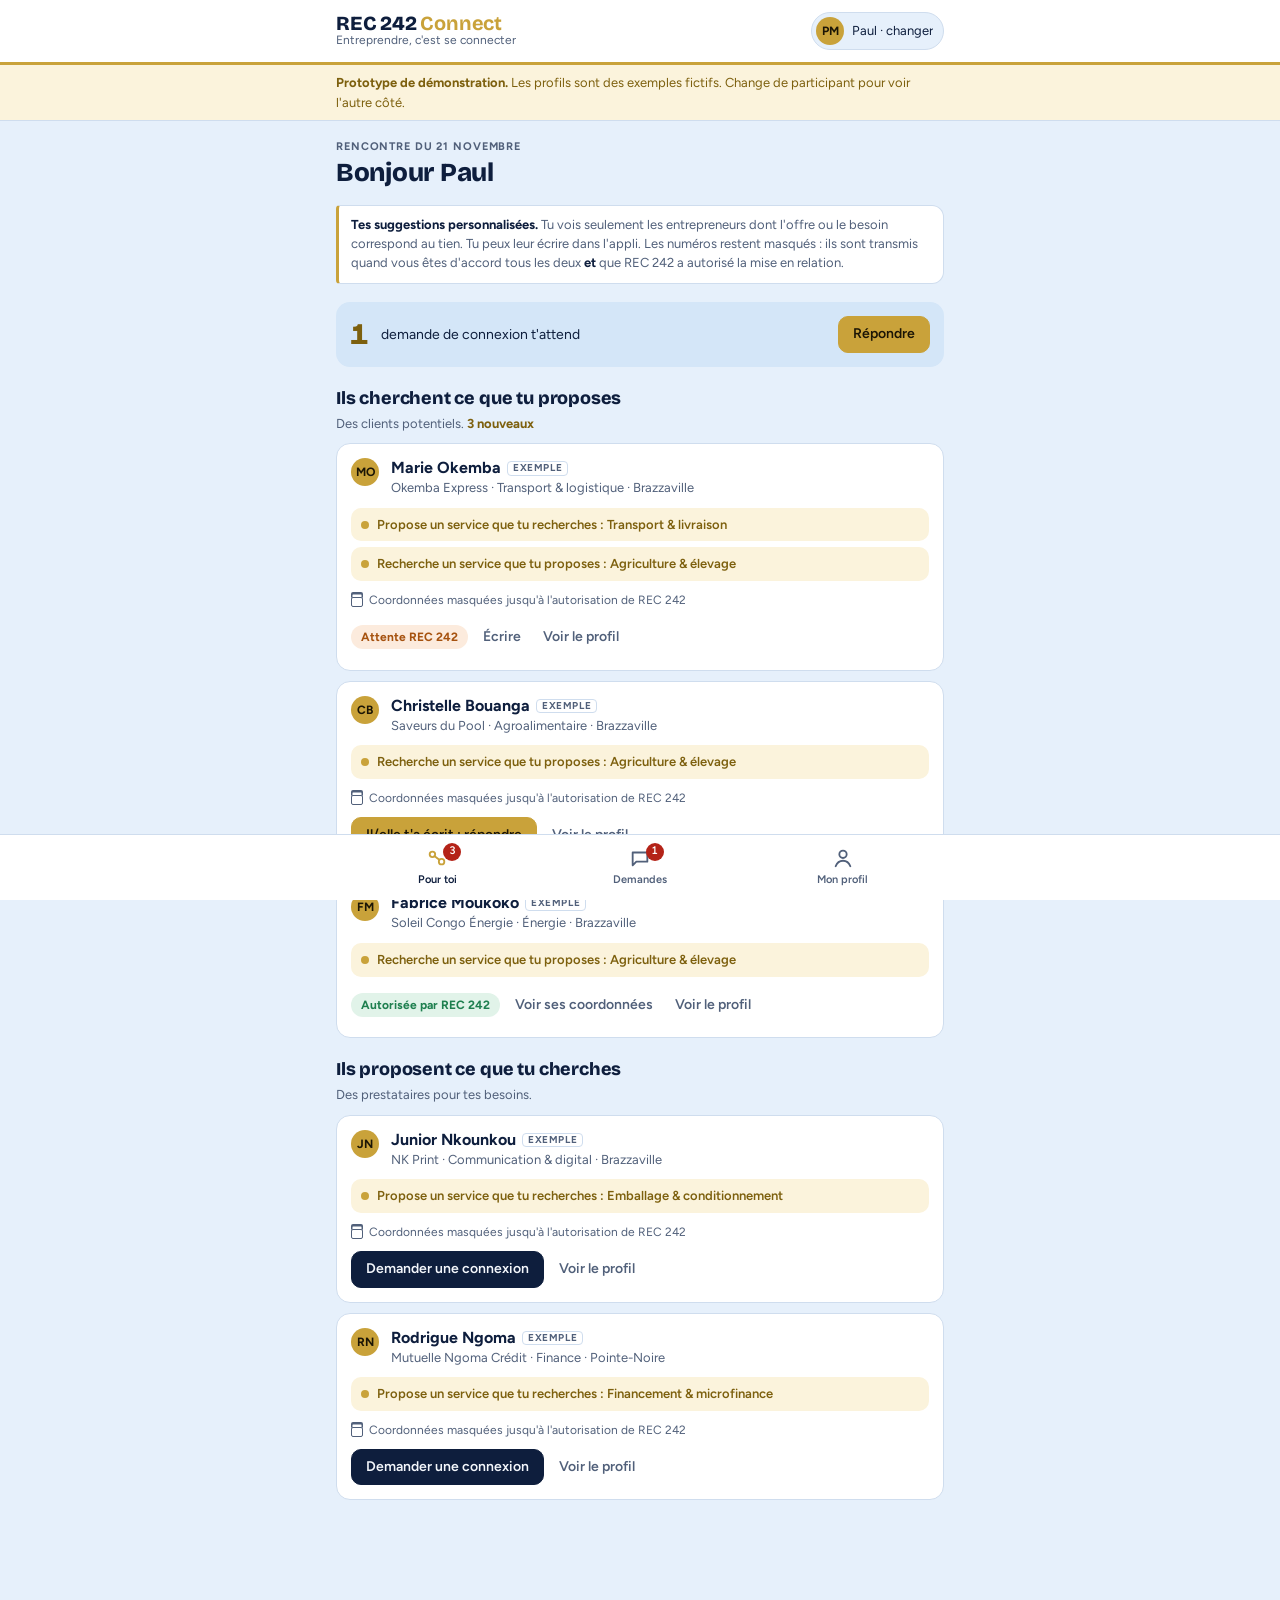
==== connect-demo/index.html @ b97cf19f "Ajout du prototype REC 242 Connect (page cachée /connect-demo, non indexée, hors menu) Co-Authored-B" ====
<!doctype html><html lang="fr"><head><meta charset="utf-8"><meta name="robots" content="noindex, nofollow, noarchive"><meta name="viewport" content="width=device-width,initial-scale=1,viewport-fit=cover"><style>:root{color-scheme:light;padding-top:env(safe-area-inset-top,0px);padding-bottom:env(safe-area-inset-bottom,0px)}body{margin:0;font:14px system-ui,sans-serif}img{max-width:100%}[hidden]{display:none!important}</style></head><body><title>REC 242 Connect</title>
<meta name="claude:viewport-fit-sides" content="cover">
<link rel="preconnect" href="https://fonts.googleapis.com">
<link rel="preconnect" href="https://fonts.gstatic.com" crossorigin>
<link rel="stylesheet" href="https://fonts.googleapis.com/css2?family=Bricolage+Grotesque:opsz,wght@12..96,600;12..96,800&family=Figtree:wght@400;500;600;700&display=swap">
<style>
/* Layout: one-column mobile app, light by choice (REC 242 charter): light-blue ground, white header, night-blue text, gold marks the matches */
:root{
  --bg:#E6F0FB; --surface:#FFFFFF; --sky:#D4E6F8; --ink:#0E1E3D; --muted:#51607A; --line:#CFDDEE;
  --gold:#C9A23A; --gold-ink:#7D600E; --gold-soft:#FBF3DC;
  --night:#0E1E3D; --on-night:#F3F6FB; --night-muted:#A9B8D3;
  --ok:#1E7F4F; --ok-soft:#E1F3E9; --warn:#A6520F; --warn-soft:#FCEBDD; --bad:#B42318; --bad-soft:#FDE6E4;
  --display:"Bricolage Grotesque", "Trebuchet MS", system-ui, sans-serif;
  --body:"Figtree", system-ui, -apple-system, "Segoe UI", sans-serif;
  color-scheme:light;
}
*{box-sizing:border-box}
body{background:var(--bg);color:var(--ink);font-family:var(--body);font-size:15px;line-height:1.5}
body::before{content:"";position:fixed;inset:0 0 auto;height:env(safe-area-inset-top,0px);z-index:30;background:var(--surface)}
button,input,select,textarea{font:inherit;color:inherit}
button{cursor:pointer}
:focus-visible{outline:2px solid var(--gold);outline-offset:2px}
.wrap{max-width:640px;margin:0 auto;padding-left:max(16px,env(safe-area-inset-left,0px));padding-right:max(16px,env(safe-area-inset-right,0px))}
header.top{position:sticky;top:env(safe-area-inset-top,0px);z-index:20;background:var(--surface);color:var(--ink);border-bottom:3px solid var(--gold)}
header.top .wrap{padding-block:12px;display:flex;align-items:center;gap:12px}
.logo{font-family:var(--display);font-weight:800;font-size:20px;letter-spacing:-.01em;line-height:1}
.logo b{color:var(--gold)}
.event{font-size:12px;color:var(--muted);line-height:1.3}
.me{margin-left:auto;display:flex;align-items:center;gap:8px;background:var(--bg);border:1px solid var(--line);color:var(--ink);border-radius:999px;padding:4px 10px 4px 4px;font-size:13px;max-width:48%}
.me span{white-space:nowrap;overflow:hidden;text-overflow:ellipsis}
.av{flex:none;width:28px;height:28px;border-radius:50%;display:grid;place-items:center;font-weight:700;font-size:12px;background:var(--gold);color:#1B1505}
.av.lg{width:52px;height:52px;font-size:18px}
.demo{background:var(--gold-soft);color:var(--gold-ink);font-size:13px;border-bottom:1px solid var(--line)}
.demo .wrap{padding-block:8px;display:flex;gap:8px;align-items:center;flex-wrap:wrap}
.demo button{background:none;border:0;padding:0;text-decoration:underline;color:inherit;font-weight:600}
main{padding-bottom:calc(84px + env(safe-area-inset-bottom,0px))}
main .wrap{padding-block:18px;display:flex;flex-direction:column;gap:18px}
h1,h2,h3{font-family:var(--display);margin:0;text-wrap:balance;letter-spacing:-.01em}
h1{font-size:26px;font-weight:800;line-height:1.15}
h2{font-size:18px;font-weight:800}
h3{font-size:16px;font-weight:600}
p{margin:0}
.muted{color:var(--muted)}
.small{font-size:13px}
.eyebrow{font-size:11px;font-weight:700;letter-spacing:.08em;text-transform:uppercase;color:var(--muted)}
.section{display:flex;flex-direction:column;gap:10px}
.section-head{display:flex;flex-direction:column;gap:2px}
.card{background:var(--surface);border:1px solid var(--line);border-radius:14px;padding:14px;display:flex;flex-direction:column;gap:10px;min-width:0}
.person{display:flex;gap:12px;align-items:flex-start}
.person .info{min-width:0;flex:1}
.person .name{font-weight:700;font-size:16px;line-height:1.25}
.person .co{color:var(--muted);font-size:13px}
.tag-ex{display:inline-block;font-size:10px;font-weight:700;letter-spacing:.06em;text-transform:uppercase;color:var(--muted);border:1px solid var(--line);border-radius:4px;padding:0 5px;margin-left:6px;vertical-align:2px}
.why{display:flex;flex-direction:column;gap:6px}
.reason{display:flex;gap:8px;align-items:flex-start;background:var(--gold-soft);color:var(--gold-ink);border-radius:10px;padding:8px 10px;font-size:13px;font-weight:600;line-height:1.35}
.reason::before{content:"";flex:none;width:8px;height:8px;margin-top:5px;border-radius:50%;background:var(--gold)}
.chips{display:flex;flex-wrap:wrap;gap:6px}
.chip{font-size:12px;border:1px solid var(--line);border-radius:999px;padding:2px 9px;color:var(--muted);background:var(--bg)}
.chip.hit{border-color:var(--gold);color:var(--gold-ink);background:var(--gold-soft);font-weight:600}
.row{display:flex;gap:8px;flex-wrap:wrap;align-items:center}
.btn{border:1px solid var(--line);background:var(--surface);border-radius:10px;padding:9px 14px;font-weight:600;font-size:14px;line-height:1.2}
.btn.primary{background:var(--night);color:var(--on-night);border-color:var(--night)}
.btn.gold{background:var(--gold);color:#1B1505;border-color:var(--gold)}
.btn.ghost{background:none;border-color:transparent;color:var(--muted);padding-inline:6px}
.btn.danger{color:var(--bad);border-color:var(--bad)}
.btn[disabled]{opacity:.55;cursor:default}
.btn.full{width:100%}
.status{font-size:12px;font-weight:700;border-radius:999px;padding:3px 10px}
.st-pending{background:var(--warn-soft);color:var(--warn)}
.st-accepted{background:var(--ok-soft);color:var(--ok)}
.st-refused,.st-cancelled{background:var(--bg);color:var(--muted);border:1px solid var(--line)}
.st-bad{background:var(--bad-soft);color:var(--bad)}
.alert{background:var(--sky);color:var(--ink);border-radius:14px;padding:14px;display:flex;gap:12px;align-items:center}
.alert .num{font-family:var(--display);font-weight:800;font-size:30px;color:var(--gold-ink);line-height:1;font-variant-numeric:tabular-nums}
.alert p{font-size:14px}
.alert .btn{margin-left:auto;flex:none}
.empty{border:1px dashed var(--line);border-radius:14px;padding:18px;text-align:center;color:var(--muted);font-size:14px}
label.f{display:flex;flex-direction:column;gap:5px;font-weight:600;font-size:14px}
label.f .hint{font-weight:400;color:var(--muted);font-size:12px}
input[type=text],input[type=tel],input[type=email],input[type=search],select,textarea{width:100%;background:var(--surface);border:1px solid var(--line);border-radius:10px;padding:10px 12px;font-size:15px}
textarea{resize:vertical;min-height:72px}
.picker{display:flex;flex-wrap:wrap;gap:6px}
.picker button{font-size:13px;border:1px solid var(--line);background:var(--surface);border-radius:999px;padding:5px 11px}
.picker button[aria-pressed="true"]{background:var(--night);color:var(--on-night);border-color:var(--night)}
.check{display:flex;gap:10px;align-items:flex-start;font-size:14px}
.check input{margin-top:3px;width:18px;height:18px;accent-color:var(--gold)}
.seg{display:flex;background:var(--surface);border:1px solid var(--line);border-radius:12px;padding:3px;gap:3px}
.seg button{flex:1;border:0;background:none;border-radius:9px;padding:8px 4px;font-weight:600;font-size:13px;color:var(--muted)}
.seg button[aria-pressed="true"]{background:var(--bg);color:var(--ink)}
.filters{display:grid;grid-template-columns:1fr 1fr;gap:8px}
.filters input{grid-column:1/-1}
nav.tabs{position:fixed;left:0;right:0;bottom:0;z-index:20;background:var(--surface);border-top:1px solid var(--line);padding-bottom:env(safe-area-inset-bottom,0px)}
nav.tabs .wrap{display:grid;grid-template-columns:repeat(4,1fr);padding-block:6px}
nav.tabs button{background:none;border:0;display:flex;flex-direction:column;align-items:center;gap:3px;padding:6px 2px;font-size:11px;font-weight:600;color:var(--muted);position:relative}
nav.tabs button[aria-current="page"]{color:var(--ink)}
nav.tabs svg{width:22px;height:22px}
nav.tabs button[aria-current="page"] svg{color:var(--gold)}
.badge{position:absolute;top:2px;left:calc(50% + 6px);min-width:18px;height:18px;border-radius:9px;background:var(--bad);color:#fff;font-size:11px;display:grid;place-items:center;padding:0 5px;font-variant-numeric:tabular-nums}
.stats{display:grid;grid-template-columns:repeat(auto-fit,minmax(130px,1fr));gap:8px}
.stat{background:var(--surface);border:1px solid var(--line);border-radius:12px;padding:12px}
.stat .v{font-family:var(--display);font-weight:800;font-size:26px;font-variant-numeric:tabular-nums;line-height:1.1}
.stat .l{font-size:12px;color:var(--muted)}
.contact{display:flex;justify-content:space-between;gap:10px;align-items:center;background:var(--bg);border-radius:10px;padding:8px 10px;font-size:14px}
.contact b{font-variant-numeric:tabular-nums;word-break:break-all}
.sheet-bg{position:fixed;inset:0;z-index:40;background:rgba(6,14,31,.55);display:flex;align-items:flex-end;justify-content:center}
.sheet{background:var(--surface);width:100%;max-width:640px;max-height:88vh;overflow:auto;border-radius:18px 18px 0 0;padding:18px max(16px,env(safe-area-inset-right,0px)) calc(18px + env(safe-area-inset-bottom,0px)) max(16px,env(safe-area-inset-left,0px));display:flex;flex-direction:column;gap:14px}
.sheet .x{align-self:flex-end;margin-bottom:-8px}
.toast{position:fixed;left:50%;transform:translateX(-50%);bottom:calc(86px + env(safe-area-inset-bottom,0px));z-index:50;background:var(--night);color:var(--on-night);padding:10px 16px;border-radius:999px;font-size:14px;font-weight:600;max-width:calc(100% - 32px);text-align:center;box-shadow:0 6px 20px rgba(6,14,31,.25)}
.login{min-height:calc(100vh - 120px);display:flex;flex-direction:column;gap:18px;justify-content:center}
.hero{background:linear-gradient(160deg,var(--surface) 0%,var(--sky) 100%);color:var(--ink);border:1px solid var(--line);border-top:4px solid var(--gold);border-radius:18px;padding:22px;display:flex;flex-direction:column;gap:10px}
.hero h1{color:var(--ink)}
.hero .gold{color:var(--gold)}
.codes{display:grid;grid-template-columns:1fr 1fr;gap:6px}
.codes button{text-align:left;background:var(--surface);border:1px solid var(--line);border-radius:10px;padding:8px 10px;font-size:13px;min-width:0}
.codes button b{display:block;font-variant-numeric:tabular-nums}
.codes button span{color:var(--muted);display:block;white-space:nowrap;overflow:hidden;text-overflow:ellipsis}
.err{color:var(--bad);font-size:13px;font-weight:600}
.tbl{overflow-x:auto;border:1px solid var(--line);border-radius:12px;background:var(--surface)}
.tbl table{border-collapse:collapse;width:100%;min-width:520px;font-size:13px}
.tbl th,.tbl td{padding:8px 10px;border-bottom:1px solid var(--line);text-align:left;vertical-align:top}
.tbl th{font-size:11px;letter-spacing:.06em;text-transform:uppercase;color:var(--muted)}
.tbl tr:last-child td{border-bottom:0}
.divider{height:1px;background:var(--line)}
.rules{background:var(--surface);border:1px solid var(--line);border-left:3px solid var(--gold);border-radius:4px 12px 12px 4px;padding:10px 12px;font-size:13px;color:var(--muted);line-height:1.45}
.rules b{color:var(--ink)}
.lock{font-size:12px;color:var(--muted);display:flex;align-items:center;gap:6px}
.lock::before{content:"";width:10px;height:8px;border:1.5px solid currentColor;border-radius:2px;box-shadow:0 -4px 0 -1.5px var(--surface),0 -5px 0 0 currentColor;margin-top:4px;flex:none}
.four{margin:4px 0 0;padding:0;list-style:none;display:flex;flex-direction:column;gap:6px;font-size:13px}
.four li{display:flex;gap:8px;align-items:flex-start;color:var(--ink)}
.four li::before{content:"";flex:none;width:7px;height:7px;border-radius:50%;background:var(--gold);margin-top:6px}
.bar{display:grid;grid-template-columns:minmax(0,1.3fr) minmax(0,1fr) 28px;gap:10px;align-items:center;font-size:13px}
.bar .track{height:10px;background:var(--bg);border-radius:5px;overflow:hidden}
.bar .fill{height:100%;background:var(--gold);border-radius:5px}
.bar b{text-align:right;font-variant-numeric:tabular-nums}
td.num{font-variant-numeric:tabular-nums;text-align:right}
.warnbox{background:var(--warn-soft);color:var(--warn);border-radius:10px;padding:9px 11px;font-size:12.5px;line-height:1.45}
.warnbox b{color:inherit}
.warnbox.strong{background:var(--bad-soft);color:var(--bad);font-size:14px}
.warnhead{display:flex;gap:12px;align-items:center}
.warnhead .big{flex:none;width:44px;height:44px;border-radius:50%;background:var(--bad);color:#fff;display:grid;place-items:center;font-family:var(--display);font-weight:800;font-size:24px}
.st-attente{background:var(--warn-soft);color:var(--warn)}
.st-autorisee{background:var(--ok-soft);color:var(--ok)}
.st-rejetee{background:var(--bad-soft);color:var(--bad)}
.thread{display:flex;flex-direction:column;gap:8px;background:var(--bg);border-radius:12px;padding:10px}
.msg{max-width:85%;align-self:flex-start;background:var(--surface);border:1px solid var(--line);border-radius:12px 12px 12px 4px;padding:7px 10px}
.msg.mine{align-self:flex-end;background:var(--gold-soft);border-color:transparent;border-radius:12px 12px 4px 12px}
.msg p{font-size:14px;overflow-wrap:anywhere}
.msg span{font-size:11px;color:var(--muted)}
.masked{display:inline-block;font-size:12px;font-weight:600;color:var(--muted);background:var(--bg);border:1px dashed var(--muted);border-radius:6px;padding:0 6px}
.chat{display:flex;gap:8px}
.chat input{flex:1;min-width:0}
.steps{display:grid;grid-template-columns:repeat(4,1fr);gap:4px;font-size:11px;text-align:center;color:var(--muted)}
.steps span{border-top:3px solid var(--line);padding-top:5px;line-height:1.25}
.steps .done{border-color:var(--ok);color:var(--ink)}
.steps .now{border-color:var(--gold);color:var(--gold-ink);font-weight:700}
.authbox{display:flex;flex-direction:column;gap:8px;background:var(--ok-soft);border-radius:12px;padding:10px}
.authbox .contact{background:var(--surface)}
.phase{flex-direction:row;flex-wrap:wrap;align-items:center;justify-content:space-between}
.phase>div{flex:1 1 240px;min-width:0;display:flex;flex-direction:column;gap:4px}
.pair{display:grid;grid-template-columns:1fr auto 1fr;gap:8px;align-items:center}
.pair div{display:flex;flex-direction:column;min-width:0}
.pair span{font-size:12px;color:var(--muted)}
.pair .arrow{font-size:18px;color:var(--gold-ink)}
.checks{list-style:none;margin:0;padding:0;display:flex;flex-direction:column;gap:3px;font-size:13px}
.checks .ok{color:var(--ok)}
.checks .ko{color:var(--bad);font-weight:600}
.tbl td:nth-child(2){white-space:nowrap}
@media (prefers-reduced-motion:no-preference){.sheet{animation:up .22s ease-out}@keyframes up{from{transform:translateY(24px);opacity:.6}}}
</style>

<div id="app"></div>

<script>
(function(){
const CATS=["Agriculture & élevage","Transformation agroalimentaire","Transport & livraison","Emballage & conditionnement","Commerce & distribution","Import-export","Imprimerie & supports","Marketing & réseaux sociaux","Informatique & sites web","Comptabilité & fiscalité","Juridique & création d'entreprise","Financement & microfinance","BTP & immobilier","Événementiel & location","Restauration & traiteur","Mode & beauté","Formation & coaching","Énergie solaire","Fournitures & équipements","Santé & bien-être"];
const SECTEURS=["Agriculture","Agroalimentaire","Commerce","Services aux entreprises","Transport & logistique","Communication & digital","Finance","BTP & immobilier","Événementiel","Restauration","Mode & beauté","Éducation & formation","Énergie","Santé","Autre"];
const VILLES=["Brazzaville","Pointe-Noire","Dolisie","Oyo","Autre"];
const KEY="rec242connect-demo-v3";
/* Filtre : masque numéros, e-mails, liens et pseudos dans tout texte libre */
function mask(s){let m=false;const rep=()=>{m=true;return "[coordonnée masquée]";};let o=String(s||"");
  o=o.replace(/[A-Z0-9._%+-]+\s*(?:@|\(at\)|\barobase\b)\s*[A-Z0-9-]+(?:\s*(?:\.|\bpoint\b)\s*[A-Z0-9-]+)+/gi,rep);
  o=o.replace(/(?:https?:\/\/|www\.|wa\.me\/|chat\.whatsapp\.com)\S*/gi,rep);
  o=o.replace(/@[A-Za-z0-9_.]{3,}/g,rep);
  o=o.replace(/\+?\d[\d\s.\-\/()]{5,}\d/g,x=>x.replace(/\D/g,"").length>=7?rep():x);
  return {text:o,masked:m};}
/* Détection anti-contournement : chiffres, lettres (français, anglais, lingala), découpage en plusieurs messages, e-mails, liens, réseaux */
const NUMW=new Set("zero un une deux trois quatre cinq six sept huit neuf dix onze douze treize quatorze quinze seize vingt vingts trente quarante cinquante soixante septante huitante octante nonante cent cents one two three four five seven eight nine ten moko mibale misato minei mitano motoba sambo nsambo mwambe libwa zomi".split(" "));
function nrm(s){return String(s||"").normalize("NFKC").replace(/[️⃣]/g,"").normalize("NFD").replace(/[̀-ͯ]/g,"").toLowerCase();}
function digitHit(s){
  const x=nrm(s).replace(/\b\d{1,2}[\/.-]\d{1,2}[\/.-]\d{2,4}\b/g," date ").replace(/\b\d{1,2}\s*h\s*\d{0,2}\b/g," heure ").replace(/(\d)\s*o(?![a-z])/g,"$10").replace(/(^|[^a-z])o\s*(\d)/g,"$10$2").replace(/(\d)\s*[l|](?![a-z])/g,"$11");
  const re=/\+?\d[\d\s.\-\/()_*]*\d/g;let m;
  while((m=re.exec(x))){const d=m[0].replace(/\D/g,"");const after=x.slice(m.index+m[0].length,m.index+m[0].length+10);
    if(d.length>=8&&!/^\s*(f\b|fcfa|francs?|xaf|kg|tonnes?|t\b|m3|m2|litres?|l\b|ha\b|hectares?|%|poulets|pieces|unites)/.test(after))return true;}
  return false;}
function wordHit(s){const toks=nrm(s).split(/[^a-z0-9]+/).filter(Boolean);let run=0,best=0;
  for(const t of toks){if(NUMW.has(t)||/^\d{1,4}$/.test(t)){run+=/^\d{3,4}$/.test(t)?2:1;best=Math.max(best,run);}else if(t!=="et")run=0;}
  return best>=6;}
function detect(t,prev){const n=nrm(t),types=[];
  if(/[a-z0-9._%+-]+\s*(@|\(at\)|\barobase\b)/.test(n)||/\b(gmail|yahoo|hotmail|outlook|icloud)\b/.test(n))types.push("e-mail");
  if(/(https?:\/\/|www\.|wa\.me|chat\.whatsapp|t\.me\/)/.test(n))types.push("lien");
  if(/(^|\s)@[a-z0-9_.]{3,}/.test(n)||/\b(ajoute|cherche|trouve|ecris|contacte|suis)[- ]?(moi|nous)\b[^.]{0,20}\b(facebook|fb|insta|instagram|tiktok|telegram|whatsapp|snap|messenger)\b/.test(n)||/\b(mon|ma|notre)\s+(compte|page|profil|num|numero|contact)\s+(facebook|fb|insta|instagram|tiktok|telegram|whatsapp|snap)\b/.test(n))types.push("réseau social");
  if(digitHit(t))types.push("numéro en chiffres");
  else if(wordHit(t))types.push("numéro écrit en lettres");
  else if(prev&&prev.length){const all=prev.concat([t]).join(" ");if(digitHit(all)||wordHit(all))types.push("numéro découpé en plusieurs messages");}
  return types;}
const RULE_TXT="Ne partage pas tes coordonnées avant l'autorisation de REC 242 : ni en chiffres, ni en lettres, ni en plusieurs messages. Toute tentative bloque le message. À la 2e tentative, ton compte est suspendu et peut être banni définitivement.";
const STL={pending:"En attente de réponse",attente:"Attente REC 242",autorisee:"Autorisée",refused:"Refusée",cancelled:"Annulée",rejetee:"Non autorisée"};
const DELAI="dans les 5 jours après la rencontre (au plus tard le 26 novembre)";
const RESULTATS=["Pas encore de contact","Premier échange","Rendez-vous pris","Devis ou proposition envoyé","Affaire conclue","Pas de suite"];

function seed(){
  const P=[
    {id:"p1",code:"REC-1001",nom:"Paul Mabiala",entreprise:"Ferme Mabiala – Odziba",secteur:"Agriculture",offres:["Agriculture & élevage"],besoins:["Transport & livraison","Emballage & conditionnement","Financement & microfinance"],offreTxt:"Poulets de chair, tilapias, piments. Livraison possible en gros.",besoinTxt:"Un transporteur régulier Odziba–Brazzaville, 2 fois par semaine.",ville:"Brazzaville",tel:"06 000 00 01",email:"paul.exemple@mail.cg",partage:{tel:true,email:true},visible:true},
    {id:"p2",code:"REC-1002",nom:"Marie Okemba",entreprise:"Okemba Express",secteur:"Transport & logistique",offres:["Transport & livraison"],besoins:["Marketing & réseaux sociaux","Agriculture & élevage"],offreTxt:"Camionnettes réfrigérées, trajets Brazzaville et départements.",besoinTxt:"Des clients agriculteurs et une page Facebook qui attire.",ville:"Brazzaville",tel:"06 000 00 02",email:"marie.exemple@mail.cg",partage:{tel:true,email:false},visible:true},
    {id:"p3",code:"REC-1003",nom:"Junior Nkounkou",entreprise:"NK Print",secteur:"Communication & digital",offres:["Imprimerie & supports","Emballage & conditionnement"],besoins:["Comptabilité & fiscalité","Financement & microfinance"],offreTxt:"Étiquettes, sachets imprimés, flyers, kakémonos.",besoinTxt:"Un comptable pour tenir mes comptes chaque mois.",ville:"Brazzaville",tel:"06 000 00 03",email:"junior.exemple@mail.cg",partage:{tel:true,email:true},visible:true},
    {id:"p4",code:"REC-1004",nom:"Sandrine Loubaki",entreprise:"Cabinet SL Conseil",secteur:"Services aux entreprises",offres:["Comptabilité & fiscalité","Juridique & création d'entreprise"],besoins:["Informatique & sites web","Imprimerie & supports"],offreTxt:"Tenue comptable, déclarations fiscales, création d'entreprise.",besoinTxt:"Un site web pour mon cabinet et des cartes de visite.",ville:"Brazzaville",tel:"06 000 00 04",email:"sandrine.exemple@mail.cg",partage:{tel:false,email:true},visible:true},
    {id:"p5",code:"REC-1005",nom:"Arnaud Ibara",entreprise:"Ibara Digital",secteur:"Communication & digital",offres:["Informatique & sites web","Marketing & réseaux sociaux"],besoins:["Financement & microfinance","Formation & coaching"],offreTxt:"Sites web, pages Facebook et TikTok, publicités en ligne.",besoinTxt:"Un financement pour acheter du matériel vidéo.",ville:"Brazzaville",tel:"06 000 00 05",email:"arnaud.exemple@mail.cg",partage:{tel:true,email:true},visible:true},
    {id:"p6",code:"REC-1006",nom:"Christelle Bouanga",entreprise:"Saveurs du Pool",secteur:"Agroalimentaire",offres:["Transformation agroalimentaire","Restauration & traiteur"],besoins:["Agriculture & élevage","Emballage & conditionnement","Imprimerie & supports"],offreTxt:"Jus naturels, confitures, plats pour événements.",besoinTxt:"Des fruits et du piment en gros, et des étiquettes pour mes bouteilles.",ville:"Brazzaville",tel:"06 000 00 06",email:"christelle.exemple@mail.cg",partage:{tel:true,email:false},visible:true},
    {id:"p7",code:"REC-1007",nom:"Rodrigue Ngoma",entreprise:"Mutuelle Ngoma Crédit",secteur:"Finance",offres:["Financement & microfinance"],besoins:["Marketing & réseaux sociaux"],offreTxt:"Microcrédits pour petites entreprises et agriculteurs.",besoinTxt:"Mieux faire connaître nos offres.",ville:"Pointe-Noire",tel:"06 000 00 07",email:"rodrigue.exemple@mail.cg",partage:{tel:false,email:true},visible:true},
    {id:"p8",code:"REC-1008",nom:"Gloria Massamba",entreprise:"Gloria Events",secteur:"Événementiel",offres:["Événementiel & location","Restauration & traiteur"],besoins:["Imprimerie & supports","Transport & livraison"],offreTxt:"Chapiteaux, chaises, décoration de salles.",besoinTxt:"Un transporteur pour le matériel le samedi.",ville:"Brazzaville",tel:"06 000 00 08",email:"gloria.exemple@mail.cg",partage:{tel:true,email:true},visible:true},
    {id:"p9",code:"REC-1009",nom:"Fabrice Moukoko",entreprise:"Soleil Congo Énergie",secteur:"Énergie",offres:["Énergie solaire","Fournitures & équipements"],besoins:["Agriculture & élevage","Juridique & création d'entreprise"],offreTxt:"Kits solaires pour fermes, pompes à eau solaires.",besoinTxt:"Des fermes partenaires pour tester nos pompes.",ville:"Brazzaville",tel:"06 000 00 09",email:"fabrice.exemple@mail.cg",partage:{tel:true,email:false},visible:true},
    {id:"p10",code:"REC-1010",nom:"Nadège Itoua",entreprise:"Atelier Itoua Couture",secteur:"Mode & beauté",offres:["Mode & beauté"],besoins:["Marketing & réseaux sociaux","Financement & microfinance"],offreTxt:"Tenues en pagne, uniformes d'entreprise.",besoinTxt:"",ville:"Brazzaville",tel:"06 000 00 10",email:"nadege.exemple@mail.cg",partage:{tel:true,email:false},visible:false}
  ].map(p=>Object.assign({exemple:true,suspendu:false,vus:[],charte:true,strikes:[]},p));
  const now=Date.now();
  P[6].strikes=[{d:now-30e6,types:["numéro écrit en lettres"],ctx:"message"}];
  P[9].strikes=[{d:now-40e6,types:["numéro en chiffres"],ctx:"message"},{d:now-39e6,types:["numéro découpé en plusieurs messages"],ctx:"message"}];P[9].suspendu=true;
  return {
    profiles:P,
    requests:[
      {id:"r1",from:"p8",to:"p2",msg:"Bonjour Marie, j'ai du matériel à livrer chaque samedi. On en parle ?",status:"pending",date:now-3600e3},
      {id:"r2",from:"p6",to:"p1",msg:"Je cherche du piment en gros pour mes sauces.",status:"pending",date:now-1800e3},
      {id:"r3",from:"p3",to:"p4",msg:"",status:"autorisee",date:now-90e6,acceptedAt:now-88e6,authAt:now-80e6,resultats:{p3:"Rendez-vous pris",p4:"Premier échange"},msgs:[{by:"p3",t:"Bonjour Madame, il me faut un suivi comptable mensuel.",d:now-87e6},{by:"p4",t:"Avec plaisir. Je vous propose un rendez-vous après validation de REC 242.",d:now-86e6}]},
      {id:"r4",from:"p9",to:"p1",msg:"Nos pompes solaires pourraient vous intéresser pour l'irrigation.",status:"autorisee",date:now-95e6,acceptedAt:now-94e6,authAt:now-82e6,resultats:{p9:"Devis ou proposition envoyé"},msgs:[{by:"p1",t:"Oui, j'ai 2 hectares à Odziba. Quel débit pour vos pompes ?",d:now-93e6},{by:"p9",t:"Entre 2 et 5 m³/h selon le modèle. Je vous envoie un devis.",d:now-92e6}]},
      {id:"r5",from:"p5",to:"p4",msg:"Je fais des sites web pour les cabinets. Je peux vous montrer des exemples.",status:"attente",date:now-20e6,acceptedAt:now-18e6,msgs:[{by:"p4",t:"Oui, quel serait le délai pour un site simple ?",d:now-17e6},{by:"p5",t:"Deux semaines environ. On échange les numéros dès que REC 242 valide.",d:now-16e6}]},
      {id:"r6",from:"p1",to:"p2",msg:"Bonjour Marie, je cherche un transport régulier Odziba–Brazzaville.",status:"attente",date:now-25e6,acceptedAt:now-24e6,msgs:[{by:"p2",t:"Bonjour Paul, nous passons par Odziba le mardi et le vendredi.",d:now-23e6}]}
    ],
    phase:"apres",
    blocks:[],
    reports:[{id:"s1",by:"p4",who:"p10",motif:"Profil incomplet ou faux",date:now-5000e3,traite:false}],
    codes:["REC-2001","REC-2002","REC-2003","REC-2004","REC-2005"],
    me:"p1",
    admin:false
  };
}

let S;
try{const raw=localStorage.getItem(KEY);S=raw?JSON.parse(raw):seed();}catch(e){S=seed();}
function save(){try{localStorage.setItem(KEY,JSON.stringify(S));}catch(e){}}

let view="pour-toi", reqTab="recues", sheet=null, toastT=null, loginErr="";
let draft=null, delConfirm=false;

const $=s=>document.querySelector(s);
const esc=s=>String(s??"").replace(/[&<>"']/g,c=>({"&":"&amp;","<":"&lt;",">":"&gt;",'"':"&quot;","'":"&#39;"}[c]));
const P=id=>S.profiles.find(p=>p.id===id);
const me=()=>P(S.me);
const initials=n=>(n||"?").split(/\s+/).filter(Boolean).slice(0,2).map(w=>w[0].toUpperCase()).join("");
const ago=t=>{const m=Math.round((Date.now()-t)/60000);if(m<1)return"à l'instant";if(m<60)return"il y a "+m+" min";const h=Math.round(m/60);if(h<24)return"il y a "+h+" h";return"il y a "+Math.round(h/24)+" j";};

function blocked(a,b){return S.blocks.some(x=>(x.by===a&&x.who===b)||(x.by===b&&x.who===a));}
function others(){const u=me();return S.profiles.filter(p=>p.id!==u.id&&p.visible&&!p.suspendu&&!blocked(u.id,p.id));}
function match(u,v){
  const donne=v.offres.filter(c=>u.besoins.includes(c));
  const cherche=v.besoins.filter(c=>u.offres.includes(c));
  return {donne,cherche,ville:!!(u.ville&&v.ville===u.ville),score:donne.length*2+cherche.length*2+(donne.length&&cherche.length?3:0)+(u.ville&&v.ville===u.ville?1:0)};
}
function activeReq(a,b){return S.requests.find(r=>((r.from===a&&r.to===b)||(r.from===b&&r.to===a))&&["pending","attente","autorisee"].includes(r.status));}
function pendingIn(){return S.requests.filter(r=>r.to===S.me&&r.status==="pending"&&P(r.from)&&!P(r.from).suspendu);}
function newOpps(){const u=me();return others().filter(v=>match(u,v).cherche.length&&!(u.vus||[]).includes(v.id));}

function toast(t){clearTimeout(toastT);let el=$(".toast");if(!el){el=document.createElement("div");el.className="toast";el.setAttribute("role","status");document.body.appendChild(el);}el.textContent=t;el.hidden=false;toastT=setTimeout(()=>{el.hidden=true;},2600);}

/* ---------- pieces ---------- */
function reasons(m){
  let h="";
  m.donne.forEach(c=>h+=`<div class="reason">Propose un service que tu recherches : ${esc(c)}</div>`);
  m.cherche.forEach(c=>h+=`<div class="reason">Recherche un service que tu proposes : ${esc(c)}</div>`);
  return h?`<div class="why">${h}</div>`:"";
}
function connectBtn(v){
  const r=activeReq(S.me,v.id);
  if(!r)return `<button class="btn primary" data-act="ask" data-id="${v.id}">Demander une connexion</button>`;
  if(r.status==="autorisee")return `<span class="status st-autorisee">Autorisée par REC 242</span><button class="btn ghost" data-act="go" data-v="demandes" data-t="echanges">Voir ses coordonnées</button>`;
  if(r.status==="attente")return `<span class="status st-attente">Attente REC 242</span><button class="btn ghost" data-act="go" data-v="demandes" data-t="echanges">Écrire</button>`;
  if(r.from===S.me)return `<span class="status st-pending">Demande envoyée</span>`;
  return `<button class="btn gold" data-act="go" data-v="demandes" data-t="recues">Il/elle t'a écrit : répondre</button>`;
}
function personCard(v,showWhy){
  const u=me(),m=match(u,v);
  return `<div class="card">
    <div class="person"><div class="av">${esc(initials(v.nom))}</div>
      <div class="info"><div class="name">${esc(v.nom)}${v.exemple?'<span class="tag-ex">exemple</span>':""}</div>
      <div class="co">${esc(v.entreprise)} · ${esc(v.secteur)}${v.ville?" · "+esc(v.ville):""}</div></div></div>
    ${showWhy?reasons(m):""}
    ${activeReq(S.me,v.id)&&activeReq(S.me,v.id).status==="autorisee"?"":`<p class="lock">Coordonnées masquées jusqu'à l'autorisation de REC 242</p>`}
    <div class="row">${connectBtn(v)}<button class="btn ghost" data-act="profile" data-id="${v.id}">Voir le profil</button></div>
  </div>`;
}
const ICON={
  "pour-toi":'<svg viewBox="0 0 24 24" fill="none" stroke="currentColor" stroke-width="2" stroke-linecap="round" stroke-linejoin="round"><circle cx="7" cy="8" r="3"/><circle cx="17" cy="16" r="3"/><path d="M9.5 10l5 4"/></svg>',
  annuaire:'<svg viewBox="0 0 24 24" fill="none" stroke="currentColor" stroke-width="2" stroke-linecap="round"><circle cx="11" cy="11" r="6"/><path d="M20 20l-4.5-4.5"/></svg>',
  demandes:'<svg viewBox="0 0 24 24" fill="none" stroke="currentColor" stroke-width="2" stroke-linecap="round" stroke-linejoin="round"><path d="M4 6h16v10H8l-4 4z"/></svg>',
  moi:'<svg viewBox="0 0 24 24" fill="none" stroke="currentColor" stroke-width="2" stroke-linecap="round"><circle cx="12" cy="8" r="4"/><path d="M4 21c1.5-4 4.5-6 8-6s6.5 2 8 6"/></svg>',
  admin:'<svg viewBox="0 0 24 24" fill="none" stroke="currentColor" stroke-width="2" stroke-linecap="round"><path d="M4 20V10M10 20V4M16 20v-7M22 20H2"/></svg>'
};

/* ---------- views ---------- */
function vPourToi(){
  const u=me(),list=others().map(v=>({v,m:match(u,v)}));
  const donne=list.filter(x=>x.m.donne.length).sort((a,b)=>b.m.score-a.m.score);
  const cherche=list.filter(x=>x.m.cherche.length&&!x.m.donne.length).sort((a,b)=>b.m.score-a.m.score);
  const pin=pendingIn().length,opp=newOpps().length;
  let h=`<div class="section-head"><span class="eyebrow">Rencontre du 21 novembre</span><h1>Bonjour ${esc(u.nom.split(" ")[0])}</h1></div>`;
  h+=`<div class="rules"><b>Tes suggestions personnalisées.</b> Tu vois seulement les entrepreneurs dont l'offre ou le besoin correspond au tien. Tu peux leur écrire dans l'appli. Les numéros restent masqués : ils sont transmis quand vous êtes d'accord tous les deux <b>et</b> que REC 242 a autorisé la mise en relation.</div>`;
  if(pin)h+=`<div class="alert"><div class="num">${pin}</div><p>${pin>1?"demandes de connexion t'attendent":"demande de connexion t'attend"}</p><button class="btn gold" data-act="go" data-v="demandes" data-t="recues">Répondre</button></div>`;
  if(!u.offres.length&&!u.besoins.length)h+=`<div class="empty">Complète ton profil (ce que tu proposes, ce que tu cherches) pour recevoir des suggestions.<br><br><button class="btn primary" data-act="go" data-v="moi">Compléter mon profil</button></div>`;
  h+=`<div class="section"><div class="section-head"><h2>Ils cherchent ce que tu proposes</h2><p class="small muted">Des clients potentiels. ${opp?`<b style="color:var(--gold-ink)">${opp} nouveau${opp>1?"x":""}</b>`:""}</p></div>`;
  const ch=list.filter(x=>x.m.cherche.length).sort((a,b)=>b.m.score-a.m.score);
  h+=ch.length?ch.map(x=>personCard(x.v,true)).join(""):`<div class="empty">Personne pour l'instant. Dès qu'un participant cherche ce que tu proposes, il apparaît ici.</div>`;
  h+=`</div><div class="section"><div class="section-head"><h2>Ils proposent ce que tu cherches</h2><p class="small muted">Des prestataires pour tes besoins.</p></div>`;
  const dn=donne.filter(x=>!x.m.cherche.length);
  h+=dn.length?dn.map(x=>personCard(x.v,true)).join(""):(donne.length?`<div class="empty">Ils sont déjà dans la liste au-dessus : vous pouvez travailler dans les deux sens.</div>`:`<div class="empty">Aucun prestataire ne correspond pour l'instant. De nouveaux participants s'inscrivent jusqu'au jour J : reviens plus tard, ou ajoute des besoins dans ton profil.</div>`);
  h+=`</div>`;
  // mark opportunities as seen
  const ids=ch.map(x=>x.v.id);u.vus=Array.from(new Set([...(u.vus||[]),...ids]));save();
  return h;
}
function reqCard(r,side){
  const o=P(side==="in"?r.from:r.to);if(!o)return"";
  const stL=STL[r.status];
  let actions="";
  if(r.status==="pending"&&side==="in")actions=`<div class="row"><button class="btn primary" data-act="accept" data-id="${r.id}">Accepter</button><button class="btn" data-act="refuse" data-id="${r.id}">Refuser</button><button class="btn ghost" data-act="profile" data-id="${o.id}">Voir le profil</button></div>`;
  if(r.status==="pending"&&side==="out")actions=`<div class="row"><button class="btn" data-act="cancel" data-id="${r.id}">Annuler la demande</button></div>`;
  return `<div class="card"><div class="person"><div class="av">${esc(initials(o.nom))}</div><div class="info"><div class="name">${esc(o.nom)}</div><div class="co">${esc(o.entreprise)} · ${ago(r.date)}</div></div><span class="status st-${r.status}">${stL}</span></div>
  ${r.msg?`<p style="font-size:14px">« ${esc(r.msg)} »</p>`:""}
  ${side==="in"&&r.status==="pending"?reasons(match(me(),o)):""}${actions}</div>`;
}
function contactsOf(o){
  let h="";
  if(o.partage.tel&&o.tel)h+=`<div class="contact"><span>Téléphone / WhatsApp</span><b>${esc(o.tel)}</b></div>`;
  if(o.partage.email&&o.email)h+=`<div class="contact"><span>E-mail</span><b>${esc(o.email)}</b></div>`;
  return h||`<p class="small muted">Cette personne n'a choisi aucun moyen de contact. Retrouve-la sur place.</p>`;
}
function thread(r){
  const ms=r.msgs||[];
  return `<div class="thread">${ms.length?ms.map(m=>`<div class="msg ${m.by===S.me?"mine":""}"><p>${esc(m.t).replace(/\[coordonnée masquée\]/g,'<span class="masked">coordonnée masquée</span>')}</p><span>${m.by===S.me?"Toi":esc(P(m.by)?P(m.by).nom.split(" ")[0]:"")} · ${ago(m.d)}</span></div>`).join(""):`<p class="small muted">Pas encore de message. Présente-toi et explique ce que tu cherches.</p>`}</div>
  <form class="chat" data-chat="${r.id}"><input type="text" id="chat-${r.id}" maxlength="500" placeholder="Écrire un message…" aria-label="Message"><button class="btn primary" type="submit">Envoyer</button></form>
  <div class="warnbox"><b>Règle d'or :</b> ${RULE_TXT} REC 242 ne lit pas vos messages : la vérification est automatique.</div>`;
}
function vDemandes(){
  const inn=S.requests.filter(r=>r.to===S.me&&r.status==="pending"||r.to===S.me&&["refused","cancelled"].includes(r.status)).sort((a,b)=>(a.status==="pending"?0:1)-(b.status==="pending"?0:1)||b.date-a.date);
  const out=S.requests.filter(r=>r.from===S.me&&!["attente","autorisee"].includes(r.status)).sort((a,b)=>b.date-a.date);
  const ech=S.requests.filter(r=>(r.from===S.me||r.to===S.me)&&["attente","autorisee","rejetee"].includes(r.status)).sort((a,b)=>({attente:0,autorisee:1,rejetee:2}[a.status]-{attente:0,autorisee:1,rejetee:2}[b.status])||b.date-a.date);
  const pin=inn.filter(r=>r.status==="pending").length;
  let body="";
  if(reqTab==="recues")body=inn.length?inn.map(r=>reqCard(r,"in")).join(""):`<div class="empty">Aucune demande reçue pour l'instant.</div>`;
  if(reqTab==="envoyees")body=out.length?out.map(r=>reqCard(r,"out")).join(""):`<div class="empty">Aucune demande en attente de réponse. Va voir tes suggestions.</div>`;
  if(reqTab==="echanges")body=ech.length?ech.map(r=>{const o=P(r.from===S.me?r.to:r.from);if(!o)return"";const res=(r.resultats||{})[S.me]||"";
    let bottom="";
    if(r.status==="attente")bottom=`<div class="steps"><span class="done">Demande</span><span class="done">Accord des deux</span><span class="now">Autorisation REC 242</span><span>Coordonnées</span></div>
      <p class="lock">${S.phase==="evenement"?"Vous pouvez continuer à échanger. REC 242 examinera chaque mise en relation "+DELAI+".":"REC 242 examine cette mise en relation "+DELAI+". Les coordonnées apparaîtront ici après autorisation."}</p>`;
    if(r.status==="autorisee")bottom=`<div class="authbox"><p class="small"><b>Mise en relation autorisée par REC 242</b> ${r.authAt?ago(r.authAt):""}. Seules les coordonnées que ${esc(o.nom.split(" ")[0])} a choisi de partager apparaissent.</p>${contactsOf(o)}</div>
      <label class="f">Où en est cette mise en relation ? <span class="hint">Facultatif. Seul le résultat est transmis à REC 242, jamais vos échanges.</span><select data-res="${r.id}"><option value="">Choisir…</option>${RESULTATS.map(x=>`<option ${res===x?"selected":""}>${esc(x)}</option>`).join("")}</select></label>`;
    if(r.status==="rejetee")bottom=`<p class="small muted">REC 242 n'a pas autorisé cette mise en relation. Les coordonnées ne seront pas transmises.</p>`;
    return `<div class="card"><div class="person"><div class="av">${esc(initials(o.nom))}</div><div class="info"><div class="name">${esc(o.nom)}</div><div class="co">${esc(o.entreprise)}</div></div><span class="status st-${r.status}">${STL[r.status]}</span></div>
    ${r.msg?`<p class="small muted">Premier message : « ${esc(r.msg)} »</p>`:""}
    ${r.status!=="rejetee"?thread(r):""}${bottom}</div>`;}).join(""):`<div class="empty">Quand vous acceptez tous les deux une demande, vous pouvez échanger ici. Les coordonnées arrivent après l'autorisation de REC 242.</div>`;
  const ne=ech.filter(r=>r.status!=="rejetee").length;
  return `<div class="section-head"><span class="eyebrow">Mes demandes</span><h1>Mises en relation</h1></div>
  <div class="seg" role="group" aria-label="Type de demandes">
    <button data-act="rtab" data-t="recues" aria-pressed="${reqTab==="recues"}">Reçues${pin?` (${pin})`:""}</button>
    <button data-act="rtab" data-t="envoyees" aria-pressed="${reqTab==="envoyees"}">Envoyées</button>
    <button data-act="rtab" data-t="echanges" aria-pressed="${reqTab==="echanges"}">Échanges (${ne})</button>
  </div><div class="section">${body}</div>`;
}
function picker(name,sel){return `<div class="picker" data-pick="${name}">${CATS.map(c=>`<button type="button" data-cat="${esc(c)}" aria-pressed="${sel.includes(c)}">${esc(c)}</button>`).join("")}</div>`;}
function vMoi(){
  const u=me();
  if(!draft||draft.id!==u.id)draft=JSON.parse(JSON.stringify(u));
  const d=draft;
  return `<div class="section-head"><span class="eyebrow">Mon profil</span><h1>${d.nom?esc(d.nom):"Crée ton profil"}</h1><p class="small muted">Code d'accès : <b>${esc(d.code)}</b></p></div>
  <form id="pf" class="card" novalidate>
    <label class="f">Nom et prénom<input type="text" id="p-nom" value="${esc(d.nom)}" required></label>
    <label class="f">Entreprise ou projet<input type="text" id="p-ent" value="${esc(d.entreprise)}" required></label>
    <label class="f">Secteur d'activité<select id="p-sect">${SECTEURS.map(s=>`<option ${d.secteur===s?"selected":""}>${esc(s)}</option>`).join("")}</select></label>
    <label class="f">Ville <span class="hint">facultatif</span><select id="p-ville"><option value="">Non précisé</option>${VILLES.map(s=>`<option ${d.ville===s?"selected":""}>${esc(s)}</option>`).join("")}</select></label>
    <div class="divider"></div>
    <div class="f" style="display:flex;flex-direction:column;gap:6px"><b>Ce que je propose</b><span class="small muted">Choisis dans la liste : c'est ce qui permet à l'appli de te rapprocher des bonnes personnes.</span>${picker("offres",d.offres)}</div>
    <label class="f">Précise ton offre <span class="hint">une phrase</span><textarea id="p-otxt" maxlength="200">${esc(d.offreTxt)}</textarea></label>
    <div class="f" style="display:flex;flex-direction:column;gap:6px"><b>Ce que je recherche</b>${picker("besoins",d.besoins)}</div>
    <label class="f">Précise ton besoin <span class="hint">une phrase</span><textarea id="p-btxt" maxlength="200">${esc(d.besoinTxt)}</textarea></label>
    <div class="divider"></div>
    <div class="section-head"><b>Mes coordonnées</b><span class="small muted">Toujours masquées. Elles sont transmises seulement quand la mise en relation est acceptée par vous deux et autorisée par REC 242, et seulement celles que tu coches.</span></div>
    <label class="f">Téléphone / WhatsApp<input type="tel" id="p-tel" value="${esc(d.tel)}"></label>
    <label class="f">E-mail<input type="email" id="p-mail" value="${esc(d.email)}"></label>
    <label class="check"><input type="checkbox" id="p-stel" ${d.partage.tel?"checked":""}> Transmettre mon téléphone après autorisation REC 242</label>
    <label class="check"><input type="checkbox" id="p-smail" ${d.partage.email?"checked":""}> Transmettre mon e-mail après autorisation REC 242</label>
    <div class="divider"></div>
    <label class="check"><input type="checkbox" id="p-charte" ${d.charte?"checked":""}> <span><b>Je m'engage à ne pas partager mes coordonnées</b> (téléphone, e-mail, WhatsApp, réseaux sociaux) avant l'autorisation de REC 242, sous aucune forme. J'ai compris que toute tentative peut entraîner la suspension puis le bannissement de mon compte.</span></label>
    <label class="check"><input type="checkbox" id="p-vis" ${d.visible?"checked":""}> <span><b>J'accepte que mon profil soit suggéré</b> aux participants de REC 242 dont l'offre ou le besoin correspond au mien (nom, entreprise, offre, besoin, sans mes coordonnées). Je peux arrêter à tout moment.</span></label>
    <p class="err" id="p-err" hidden></p>
    <button class="btn primary full" type="submit">Enregistrer mon profil</button>
  </form>
  <div class="card"><h3>Mes données</h3><p class="small muted">Tu peux masquer ton profil (case ci-dessus) ou le supprimer définitivement.</p>
  <div class="row">${delConfirm?`<button class="btn danger" data-act="del-yes">Oui, supprimer définitivement</button><button class="btn" data-act="del-no">Annuler</button>`:`<button class="btn danger" data-act="del">Supprimer mon profil</button>`}</div></div>`;
}
function vAdmin(){
  const prof=S.profiles,req=S.requests;
  const complete=prof.filter(p=>p.nom&&p.entreprise&&p.offres.length&&p.besoins.length).length;
  const n=s=>req.filter(r=>r.status===s).length;
  const open=S.reports.filter(r=>!r.traite);
  const acc=req.filter(r=>r.status==="autorisee");
  const queue=req.filter(r=>r.status==="attente").sort((a,b)=>a.acceptedAt-b.acceptedAt);
  const reported=id=>S.reports.some(s=>!s.traite&&s.who===id);
  const full=p=>p&&p.nom&&p.entreprise&&p.offres.length&&p.besoins.length;
  const qCard=r=>{const a=P(r.from),c=P(r.to);if(!a||!c)return"";const m=match(c,a);
    const checks=[["Profils complets",full(a)&&full(c)],["Inscrits confirmés (code valide)",true],["Aucun signalement en cours",!reported(a.id)&&!reported(c.id)],["Comptes actifs",!a.suspendu&&!c.suspendu]];
    const lock=S.phase==="evenement"?"disabled":"";
    return `<div class="card"><div class="pair"><div><b>${esc(a.nom)}</b><span>${esc(a.entreprise)}</span></div><span class="arrow">↔</span><div><b>${esc(c.nom)}</b><span>${esc(c.entreprise)}</span></div></div>
    <div class="why">${m.donne.map(x=>`<div class="reason">${esc(a.nom.split(" ")[0])} propose ${esc(x)}, recherché par ${esc(c.nom.split(" ")[0])}</div>`).join("")}${m.cherche.map(x=>`<div class="reason">${esc(c.nom.split(" ")[0])} propose ${esc(x)}, recherché par ${esc(a.nom.split(" ")[0])}</div>`).join("")}</div>
    <ul class="checks">${checks.map(([l,ok])=>`<li class="${ok?"ok":"ko"}">${ok?"Oui":"Non"} · ${l}</li>`).join("")}</ul>
    <p class="small muted">Accord des deux ${ago(r.acceptedAt)} · ${(r.msgs||[]).length} message${(r.msgs||[]).length>1?"s":""} échangé${(r.msgs||[]).length>1?"s":""} (contenu non visible)</p>
    <div class="row"><button class="btn primary" data-act="authorize" data-id="${r.id}" ${lock}>Autoriser</button><button class="btn" data-act="reject" data-id="${r.id}" ${lock}>Ne pas autoriser</button></div></div>`;};
  const resCount={};RESULTATS.forEach(x=>resCount[x]=0);let declared=0;
  acc.forEach(r=>{const vals=Object.values(r.resultats||{});if(!vals.length)return;declared++;const best=RESULTATS.slice().reverse().find(x=>x!=="Pas de suite"&&vals.includes(x))||vals[0];resCount[best]++;});
  const maxR=Math.max(1,...Object.values(resCount));
  const cnt=id=>({env:req.filter(r=>r.from===id).length,rec:req.filter(r=>r.to===id).length,con:acc.filter(r=>r.from===id||r.to===id).length});
  return `<div class="section-head"><span class="eyebrow">Tableau de bord REC 242</span><h1>Suivi des connexions</h1></div>
  <div class="rules"><b>Supervision sans surveillance.</b> L'équipe autorise les mises en relation et voit les chiffres, les statuts et les résultats déclarés. Elle ne voit ni le contenu des messages, ni les coordonnées.</div>
  <div class="card phase"><div><span class="eyebrow">Phase en cours</span><h3>${S.phase==="evenement"?"Jour de la rencontre : autorisations fermées":"Après la rencontre : autorisations ouvertes"}</h3><p class="small muted">${S.phase==="evenement"?"Le 21 novembre, les participants créent leur profil, envoient des demandes et échangent. Aucune coordonnée n'est transmise.":"Chaque mise en relation est validée à la main par l'équipe, "+DELAI+"."}</p></div><button class="btn" data-act="phase">${S.phase==="evenement"?"Ouvrir les autorisations":"Revenir au jour J"}</button></div>
  <div class="section"><div class="section-head"><h2>Mises en relation à autoriser (${queue.length})</h2><p class="small muted">Les plus anciennes en premier. Délai visé : 5 jours.</p></div>
  ${queue.length?queue.map(qCard).join(""):`<div class="empty">Aucune mise en relation en attente.</div>`}</div>
  <div class="stats">
    <div class="stat"><div class="v">${n("autorisee")}</div><div class="l">Mises en relation autorisées (indicateur principal)</div></div>
    <div class="stat"><div class="v">${queue.length}</div><div class="l">En attente d'autorisation</div></div>
    <div class="stat"><div class="v">${req.length}</div><div class="l">Demandes envoyées</div></div>
    <div class="stat"><div class="v">${req.length?Math.round((n("attente")+n("autorisee")+n("rejetee"))/req.length*100):0} %</div><div class="l">Demandes acceptées par le destinataire</div></div>
    <div class="stat"><div class="v">${complete}/${prof.length}</div><div class="l">Profils complets</div></div>
    <div class="stat"><div class="v">${open.length}</div><div class="l">Signalements à traiter</div></div>
  </div>
  <div class="section"><div class="section-head"><h2>Résultats des connexions</h2><p class="small muted">${declared} connexion${declared>1?"s":""} sur ${acc.length} avec un résultat déclaré par les membres.</p></div>
  <div class="card">${RESULTATS.map(x=>`<div class="bar"><span>${esc(x)}</span><div class="track"><div class="fill" style="width:${resCount[x]/maxR*100}%"></div></div><b>${resCount[x]}</b></div>`).join("")}</div></div>
  <div class="section"><div class="section-head"><h2>Tentatives de contournement</h2><p class="small muted">Messages bloqués par le filtre. Seul le type de tentative est enregistré, jamais le message.</p></div>
  ${(()=>{const L=prof.filter(p=>(p.strikes||[]).length);if(!L.length)return `<div class="empty">Aucune tentative détectée.</div>`;return L.map(p=>{const s=p.strikes,last=s[s.length-1];const st=p.banni?'<span class="status st-bad">Banni</span>':p.suspendu?'<span class="status st-bad">Suspendu</span>':'<span class="status st-pending">Averti</span>';
    return `<div class="card"><div class="row" style="justify-content:space-between"><b>${esc(p.nom)}</b>${st}</div><p class="small muted">${s.length} tentative${s.length>1?"s":""} · dernière ${ago(last.d)} · ${esc([...new Set(s.flatMap(x=>x.types))].join(", "))}</p>
    ${p.banni?`<p class="small muted">Compte fermé définitivement.</p>`:`<div class="row">${p.suspendu?`<button class="btn danger" data-act="ban" data-id="${p.id}">Bannir définitivement</button><button class="btn" data-act="unsusp" data-id="${p.id}">Lever la suspension</button>`:`<button class="btn danger" data-act="ban" data-id="${p.id}">Bannir</button>`}</div>`}</div>`;}).join("");})()}</div>
  <div class="section"><h2>Signalements</h2>${open.length?open.map(s=>{const w=P(s.who),b=P(s.by);if(!w)return"";return `<div class="card"><div class="row" style="justify-content:space-between"><b>${esc(w.nom)}</b><span class="status st-bad">${esc(s.motif)}</span></div><p class="small muted">Signalé par ${esc(b?b.nom:"un participant")} · ${ago(s.date)}</p><div class="row"><button class="btn danger" data-act="suspend" data-id="${w.id}" data-s="${s.id}">${w.suspendu?"Déjà suspendu":"Suspendre le compte"}</button><button class="btn" data-act="close-rep" data-s="${s.id}">Classer sans suite</button></div></div>`;}).join(""):`<div class="empty">Aucun signalement en attente.</div>`}</div>
  <div class="section"><h2>Participants</h2><p class="small muted">Activité de chaque compte, sans coordonnées ni contenu des messages.</p><div class="tbl"><table><thead><tr><th>Nom</th><th>Code</th><th>Suggéré</th><th>Envoyées</th><th>Reçues</th><th>Connexions</th><th>Statut</th><th></th></tr></thead><tbody>
  ${prof.map(p=>{const c=cnt(p.id);return `<tr><td>${esc(p.nom||"(profil en cours)")}<br><span class="muted">${esc(p.entreprise)}</span></td><td>${esc(p.code)}</td><td>${p.visible?"Oui":"Non"}</td><td class="num">${c.env}</td><td class="num">${c.rec}</td><td class="num">${c.con}</td><td>${p.suspendu?'<span class="status st-bad">Suspendu</span>':'<span class="status st-accepted">Actif</span>'}</td><td><button class="btn" data-act="toggle-susp" data-id="${p.id}">${p.suspendu?"Réactiver":"Suspendre"}</button></td></tr>`;}).join("")}
  </tbody></table></div></div>
  <div class="section"><h2>Codes d'accès non utilisés</h2><p class="small muted">Un code par inscrit confirmé. Le QR code mène à l'appli, le code prouve l'inscription.</p>
  <div class="chips">${S.codes.map(c=>`<span class="chip">${esc(c)}</span>`).join("")||'<span class="muted small">Aucun</span>'}</div>
  <form id="addcode" class="row"><input type="text" id="newcode" placeholder="ex. REC-2010" style="flex:1;min-width:0" aria-label="Nouveau code"><button class="btn primary" type="submit">Ajouter</button></form></div>
  <div class="card"><h3>Démo</h3><p class="small muted">Remet tous les profils et demandes d'exemple à zéro.</p><div class="row"><button class="btn" data-act="reset">Réinitialiser la démo</button></div></div>`;
}
function vLogin(){
  const used=S.profiles.filter(p=>!p.suspendu).slice(0,6);
  return `<div class="login">
  <div class="hero"><span class="eyebrow">21 novembre · Culture Park · 11 h–14 h</span><h1>REC 242 <span class="gold">Connect</span></h1><p class="muted">Mise en relation professionnelle ciblée et supervisée. Dis ce que tu proposes et ce que tu cherches : on te présente les entrepreneurs avec qui faire affaire.</p>
  <ul class="four"><li>Pas d'annuaire ouvert à tous</li><li>Suggestions selon ton offre et tes besoins</li><li>Échanges dans l'appli, numéros toujours masqués</li><li>Partager ses coordonnées avant l'autorisation = suspension puis bannissement</li><li>Coordonnées transmises après votre accord à tous les deux et l'autorisation de REC 242</li><li>Suivi des résultats par REC 242, sans lire vos échanges</li></ul></div>
  <form id="login" class="card" novalidate><label class="f">Ton code d'invitation<span class="hint">Reçu après ton inscription à la rencontre</span><input type="text" id="code" placeholder="REC-0000" autocomplete="off" autocapitalize="characters"></label>
  ${loginErr?`<p class="err">${esc(loginErr)}</p>`:""}<button class="btn primary full" type="submit">Entrer</button></form>
  <div class="section"><div class="section-head"><span class="eyebrow">Démo : touche un code pour entrer</span></div>
  <div class="codes">${used.map(p=>`<button data-act="code" data-c="${esc(p.code)}"><b>${esc(p.code)}</b><span>${esc(p.nom)}</span></button>`).join("")}
  ${S.codes[0]?`<button data-act="code" data-c="${esc(S.codes[0])}"><b>${esc(S.codes[0])}</b><span>Nouveau participant</span></button>`:""}
  <button data-act="code" data-c="ADMIN-242"><b>ADMIN-242</b><span>Équipe REC 242</span></button></div></div></div>`;
}

/* ---------- sheets ---------- */
function sheetHTML(){
  if(!sheet)return"";
  let inner="";
  if(sheet.type==="profile"){
    const v=P(sheet.id),m=match(me(),v);
    inner=`<div class="person"><div class="av lg">${esc(initials(v.nom))}</div><div class="info"><h2>${esc(v.nom)}</h2><div class="co">${esc(v.entreprise)} · ${esc(v.secteur)}${v.ville?" · "+esc(v.ville):""}</div></div></div>
    ${reasons(m)}
    <div class="section"><span class="eyebrow">Propose</span><div class="chips">${v.offres.map(c=>`<span class="chip ${me().besoins.includes(c)?"hit":""}">${esc(c)}</span>`).join("")}</div>${v.offreTxt?`<p>${esc(v.offreTxt)}</p>`:""}</div>
    <div class="section"><span class="eyebrow">Recherche</span><div class="chips">${v.besoins.map(c=>`<span class="chip ${me().offres.includes(c)?"hit":""}">${esc(c)}</span>`).join("")}</div>${v.besoinTxt?`<p>${esc(v.besoinTxt)}</p>`:""}</div>
    <div class="row">${connectBtn(v)}</div><div class="divider"></div>
    <div class="row"><button class="btn ghost" data-act="report" data-id="${v.id}">Signaler ce profil</button><button class="btn ghost" data-act="block" data-id="${v.id}">Bloquer</button></div>`;
  }
  if(sheet.type==="warn"){
    inner=`<div class="warnhead"><span class="big">!</span><div><h2>Message bloqué</h2><p class="small">Détecté : ${esc(sheet.types.join(", "))}</p></div></div>
    <p>Les coordonnées sont transmises <b>uniquement</b> après l'accord des deux personnes et l'autorisation de REC 242.</p>
    <div class="warnbox strong"><b>Premier et dernier avertissement.</b> À la prochaine tentative, ton compte sera suspendu automatiquement, et l'équipe REC 242 pourra te bannir définitivement de REC 242 Connect.</div>
    <p class="small muted">Ton message n'a pas été envoyé. Aucun membre de l'équipe ne l'a lu : seule la tentative est enregistrée.</p>
    <button class="btn primary full" data-act="close">J'ai compris</button>`;
  }
  if(sheet.type==="ask"){
    const v=P(sheet.id);
    inner=`<h2>Demande à ${esc(v.nom)}</h2><p class="small muted">${esc(v.entreprise)}. Tes coordonnées seront transmises seulement si vous êtes d'accord tous les deux et que REC 242 autorise la mise en relation.</p><div class="warnbox">${RULE_TXT}</div>
    <form id="askf" class="section"><label class="f">Message <span class="hint">facultatif, 200 caractères</span><textarea id="ask-msg" maxlength="200" placeholder="Bonjour, je cherche… On peut se voir au stand ?"></textarea></label>
    <button class="btn primary full" type="submit">Envoyer la demande</button></form>`;
  }
  if(sheet.type==="report"){
    const v=P(sheet.id);
    inner=`<h2>Signaler ${esc(v.nom)}</h2><p class="small muted">L'équipe REC 242 examinera le profil. La personne ne saura pas qui l'a signalée.</p>
    <form id="repf" class="section"><label class="f">Motif<select id="rep-m"><option>Profil incomplet ou faux</option><option>Démarchage abusif / spam</option><option>Comportement inapproprié</option><option>Autre</option></select></label>
    <button class="btn danger full" type="submit">Envoyer le signalement</button></form>`;
  }
  return `<div class="sheet-bg" data-act="close-bg"><div class="sheet" role="dialog" aria-modal="true"><button class="btn ghost x" data-act="close" aria-label="Fermer">Fermer</button>${inner}</div></div>`;
}

/* ---------- render ---------- */
function render(){
  const app=$("#app");
  const logged=S.admin||(S.me&&me()&&!me().suspendu);
  if(!logged){S.me=null;}
  const u=S.me?me():null;
  let tabs=S.admin?["admin"]:["pour-toi","demandes","moi"];
  if(logged&&!tabs.includes(view))view=tabs[0];
  const labels={"pour-toi":"Pour toi",annuaire:"Annuaire",demandes:"Demandes",moi:"Mon profil",admin:"Tableau de bord"};
  const badges={"pour-toi":u?newOpps().length:0,demandes:u?pendingIn().length:0};
  let body="";
  if(!logged)body=vLogin();
  else body={"pour-toi":vPourToi,demandes:vDemandes,moi:vMoi,admin:vAdmin}[view]();
  app.innerHTML=`
  <header class="top"><div class="wrap"><div><div class="logo">REC 242 <b>Connect</b></div><div class="event">Entreprendre, c'est se connecter</div></div>
  ${logged?`<button class="me" data-act="logout" aria-label="Changer de participant"><span class="av">${esc(S.admin?"A":initials(u.nom))}</span><span>${esc(S.admin?"Admin":u.nom.split(" ")[0])} · changer</span></button>`:""}</div></header>
  <div class="demo"><div class="wrap"><span><b>Prototype de démonstration.</b> Les profils sont des exemples fictifs. ${logged?"Change de participant pour voir l'autre côté.":""}</span></div></div>
  <main><div class="wrap">${body}</div></main>
  ${logged?`<nav class="tabs" aria-label="Navigation"><div class="wrap" style="grid-template-columns:repeat(${tabs.length},1fr)">${tabs.map(t=>`<button data-act="go" data-v="${t}" ${view===t?'aria-current="page"':""}>${ICON[t]}${labels[t]}${badges[t]?`<span class="badge">${badges[t]}</span>`:""}</button>`).join("")}</div></nav>`:""}
  ${sheetHTML()}`;
  bindForms();
}

function bindForms(){
  const lg=$("#login");if(lg)lg.onsubmit=e=>{e.preventDefault();login($("#code").value);};
  document.querySelectorAll("form[data-chat]").forEach(f=>f.onsubmit=e=>{e.preventDefault();const id=f.dataset.chat,inp=$("#chat-"+id),v=inp.value.trim();if(!v)return;const r=S.requests.find(x=>x.id===id);r.msgs=r.msgs||[];
    const authorized=r.status==="autorisee";
    if(!authorized){const prev=r.msgs.filter(m=>m.by===S.me&&Date.now()-m.d<15*60e3).slice(-3).map(m=>m.t);const dt=detect(v,prev);if(dt.length){strike(dt,"message");return;}}
    r.msgs.push({by:S.me,t:v,d:Date.now()});save();render();});
  document.querySelectorAll("select[data-res]").forEach(s=>s.onchange=()=>{const r=S.requests.find(x=>x.id===s.dataset.res);r.resultats=r.resultats||{};if(s.value)r.resultats[S.me]=s.value;else delete r.resultats[S.me];save();toast("Résultat enregistré. Merci !");});
  const pf=$("#pf");if(pf){
    const sync=()=>{draft.nom=$("#p-nom").value.trim();draft.entreprise=$("#p-ent").value.trim();draft.secteur=$("#p-sect").value;draft.ville=$("#p-ville").value;draft.offreTxt=$("#p-otxt").value.trim();draft.besoinTxt=$("#p-btxt").value.trim();draft.tel=$("#p-tel").value.trim();draft.email=$("#p-mail").value.trim();draft.partage={tel:$("#p-stel").checked,email:$("#p-smail").checked};draft.visible=$("#p-vis").checked;draft.charte=$("#p-charte").checked;};
    pf.oninput=sync;pf.onchange=sync;
    pf.querySelectorAll(".picker button").forEach(b=>b.onclick=()=>{const k=b.parentNode.dataset.pick,c=b.dataset.cat,arr=draft[k];const i=arr.indexOf(c);if(i>=0)arr.splice(i,1);else{if(arr.length>=4){toast("4 choix maximum");return;}arr.push(c);}b.setAttribute("aria-pressed",i<0);});
    pf.onsubmit=e=>{e.preventDefault();sync();const er=$("#p-err");
      const miss=[];if(!draft.nom)miss.push("nom");if(!draft.entreprise)miss.push("entreprise");if(!draft.offres.length)miss.push("ce que tu proposes");if(!draft.besoins.length)miss.push("ce que tu recherches");if(!draft.tel&&!draft.email)miss.push("un téléphone ou un e-mail");
      if(!draft.charte)miss.push("l'engagement sur les coordonnées");
      if(miss.length){er.textContent="À compléter : "+miss.join(", ")+".";er.hidden=false;return;}
      const dt=detect(draft.offreTxt+" . "+draft.besoinTxt+" . "+draft.entreprise);
      if(dt.length){er.textContent="Tes descriptions contiennent une coordonnée ("+dt.join(", ")+"). Retire-la : tes coordonnées vont uniquement dans les champs prévus, plus bas.";er.hidden=false;return;}
      const i=S.profiles.findIndex(p=>p.id===draft.id);S.profiles[i]=JSON.parse(JSON.stringify(draft));save();toast("Profil enregistré");view="pour-toi";render();};
  }
  const af=$("#askf");if(af)af.onsubmit=e=>{e.preventDefault();sendReq(sheet.id,$("#ask-msg").value.trim());};
  const rf=$("#repf");if(rf)rf.onsubmit=e=>{e.preventDefault();S.reports.push({id:"s"+Date.now(),by:S.me,who:sheet.id,motif:$("#rep-m").value,date:Date.now(),traite:false});save();sheet=null;render();toast("Signalement envoyé à l'équipe");};
  const ac=$("#addcode");if(ac)ac.onsubmit=e=>{e.preventDefault();const c=$("#newcode").value.trim().toUpperCase();if(!c)return;if(S.codes.includes(c)||S.profiles.some(p=>p.code===c)){toast("Ce code existe déjà");return;}S.codes.push(c);save();render();toast("Code ajouté");};
}

function login(raw){
  const c=String(raw||"").trim().toUpperCase();loginErr="";
  if(c==="ADMIN-242"){S.admin=true;S.me=null;view="admin";save();render();return;}
  const p=S.profiles.find(x=>x.code===c);
  if(p){if(p.banni){loginErr="Ce compte a été banni définitivement de REC 242 Connect pour tentative de partage de coordonnées.";render();return;}if(p.suspendu){loginErr="Ce compte est suspendu. L'équipe REC 242 examine ton dossier.";render();return;}S.admin=false;S.me=p.id;view="pour-toi";save();render();return;}
  const k=S.codes.indexOf(c);
  if(k>=0){S.codes.splice(k,1);const id="u"+Date.now();S.profiles.push({id,code:c,nom:"",entreprise:"",secteur:"Autre",offres:[],besoins:[],offreTxt:"",besoinTxt:"",ville:"",tel:"",email:"",partage:{tel:true,email:false},visible:false,exemple:false,suspendu:false,vus:[]});S.admin=false;S.me=id;view="moi";draft=null;save();render();toast("Bienvenue ! Crée ton profil");return;}
  loginErr=c?"Code inconnu. Vérifie le code reçu après ton inscription.":"Entre ton code d'invitation.";render();
}
function sendReq(to,msg){
  if(activeReq(S.me,to)){toast("Une demande existe déjà avec cette personne");sheet=null;render();return;}
  const pend=S.requests.filter(r=>r.from===S.me&&r.status==="pending").length;
  if(pend>=15){toast("15 demandes en attente maximum. Attends des réponses.");return;}
  // reopen old refused/cancelled pair: allowed once more
  const dt=detect(msg);if(dt.length){strike(dt,"demande");return;}
  S.requests.push({id:"r"+Date.now(),from:S.me,to,msg,status:"pending",date:Date.now(),msgs:[]});save();sheet=null;render();toast("Demande envoyée à "+P(to).nom.split(" ")[0]);
}
function strike(types,ctx){
  const u=me();u.strikes=u.strikes||[];u.strikes.push({d:Date.now(),types,ctx});
  if(u.strikes.length>=2){u.suspendu=true;save();sheet=null;S.me=null;draft=null;loginErr="Ton compte est suspendu : tentative répétée de partager des coordonnées avant l'autorisation de REC 242. L'équipe va examiner ton dossier et peut te bannir définitivement.";render();window.scrollTo(0,0);return;}
  save();sheet={type:"warn",types};render();
}

document.addEventListener("click",e=>{
  const t=e.target.closest("[data-act]");if(!t)return;
  const a=t.dataset.act;
  if(a==="close-bg"&&e.target!==t)return;
  switch(a){
    case"go":view=t.dataset.v;if(t.dataset.t)reqTab=t.dataset.t;sheet=null;delConfirm=false;render();window.scrollTo(0,0);break;
    case"rtab":reqTab=t.dataset.t;render();break;
    case"profile":sheet={type:"profile",id:t.dataset.id};render();break;
    case"ask":sheet={type:"ask",id:t.dataset.id};render();setTimeout(()=>{const m=$("#ask-msg");if(m)m.focus();},50);break;
    case"report":sheet={type:"report",id:t.dataset.id};render();break;
    case"block":S.blocks.push({by:S.me,who:t.dataset.id});S.requests.forEach(r=>{if(((r.from===S.me&&r.to===t.dataset.id)||(r.to===S.me&&r.from===t.dataset.id))&&r.status==="pending")r.status="cancelled";});save();sheet=null;render();toast("Profil bloqué. Vous ne vous verrez plus.");break;
    case"close":case"close-bg":sheet=null;render();break;
    case"accept":case"refuse":case"cancel":{const r=S.requests.find(x=>x.id===t.dataset.id);r.status={accept:"attente",refuse:"refused",cancel:"cancelled"}[a];if(a==="accept")r.acceptedAt=Date.now();save();if(a==="accept"){reqTab="echanges";}render();toast({accept:"Accord enregistré. Vous pouvez échanger ; REC 242 autorisera la mise en relation.",refuse:"Demande refusée",cancel:"Demande annulée"}[a]);break;}
    case"authorize":case"reject":{const r=S.requests.find(x=>x.id===t.dataset.id);r.status=a==="authorize"?"autorisee":"rejetee";r.authAt=Date.now();save();render();toast(a==="authorize"?"Mise en relation autorisée : coordonnées transmises":"Mise en relation non autorisée");break;}
    case"ban":{const p=P(t.dataset.id);p.banni=true;p.suspendu=true;p.visible=false;S.requests.forEach(r=>{if((r.from===p.id||r.to===p.id)&&["pending","attente"].includes(r.status))r.status="rejetee";});save();render();toast(p.nom.split(" ")[0]+" est banni de REC 242 Connect");break;}
    case"unsusp":{const p=P(t.dataset.id);p.suspendu=false;p.strikes=[];save();render();toast("Suspension levée");break;}
    case"phase":S.phase=S.phase==="evenement"?"apres":"evenement";save();render();break;
    case"logout":S.me=null;S.admin=false;loginErr="";sheet=null;draft=null;save();render();window.scrollTo(0,0);break;
    case"code":login(t.dataset.c);window.scrollTo(0,0);break;
    case"del":delConfirm=true;render();break;
    case"del-no":delConfirm=false;render();break;
    case"del-yes":{const id=S.me;S.profiles=S.profiles.filter(p=>p.id!==id);S.requests=S.requests.filter(r=>r.from!==id&&r.to!==id);S.me=null;delConfirm=false;draft=null;save();render();toast("Profil supprimé");break;}
    case"suspend":{const p=P(t.dataset.id);p.suspendu=true;const s=S.reports.find(x=>x.id===t.dataset.s);if(s)s.traite=true;save();render();toast("Compte suspendu");break;}
    case"close-rep":{const s=S.reports.find(x=>x.id===t.dataset.s);s.traite=true;save();render();toast("Signalement classé");break;}
    case"toggle-susp":{const p=P(t.dataset.id);p.suspendu=!p.suspendu;save();render();break;}
    case"reset":S=seed();S.admin=true;S.me=null;save();render();toast("Démo réinitialisée");break;
  }
});
document.addEventListener("keydown",e=>{if(e.key==="Escape"&&sheet){sheet=null;render();}});
render();
})();
</script>
</body></html>
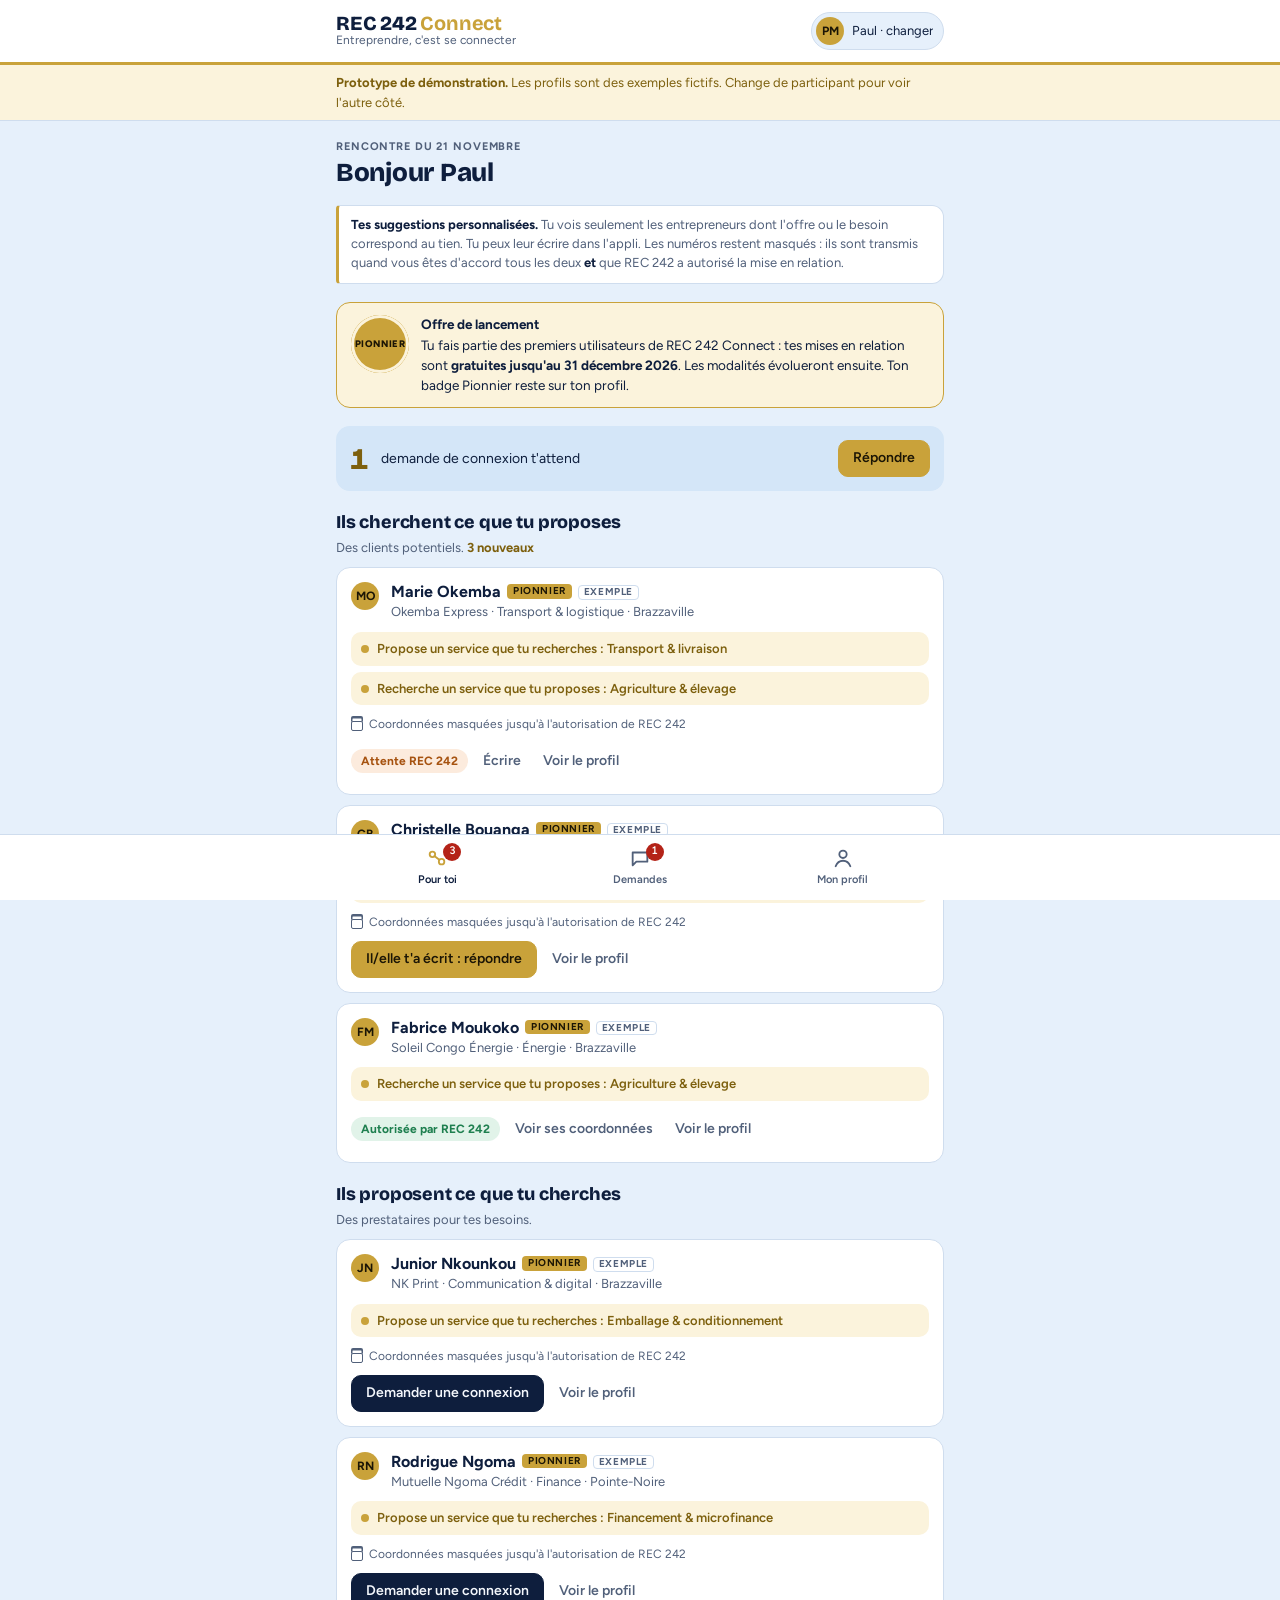
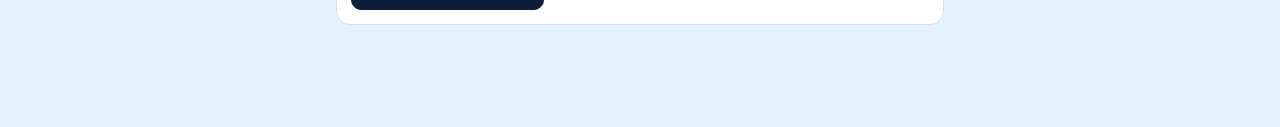
==== commit 40345fbd: "REC 242 Connect (démo cachée) : phase Pionniers, gratuité jusqu'au 31 décembre 2026, thème clair Co-" ====
--- a/connect-demo/index.html
+++ b/connect-demo/index.html
@@ -133,6 +133,14 @@
 .bar .fill{height:100%;background:var(--gold);border-radius:5px}
 .bar b{text-align:right;font-variant-numeric:tabular-nums}
 td.num{font-variant-numeric:tabular-nums;text-align:right}
+.tag-pio{display:inline-block;font-size:10px;font-weight:700;letter-spacing:.06em;text-transform:uppercase;color:#1B1505;background:var(--gold);border-radius:4px;padding:1px 6px;margin-left:6px;vertical-align:3px;font-family:var(--body)}
+h1 .tag-pio{font-size:11px;vertical-align:6px}
+.pio-box{display:flex;gap:12px;align-items:flex-start;background:var(--gold-soft);border:1px solid var(--gold);border-radius:14px;padding:12px 14px;font-size:13.5px;line-height:1.45}
+.pio-box p{margin-top:2px;color:var(--ink)}
+.pio-seal{flex:none;width:58px;height:58px;border-radius:50%;background:var(--gold);color:#1B1505;display:grid;place-items:center;font-size:9.5px;font-weight:800;letter-spacing:.06em;text-transform:uppercase;box-shadow:inset 0 0 0 3px var(--gold-soft),inset 0 0 0 4px var(--gold)}
+.pio-admin{flex-direction:row;flex-wrap:wrap;align-items:flex-end;justify-content:space-between;border-color:var(--gold);background:var(--gold-soft)}
+.pio-admin>div{flex:1 1 240px;min-width:0;display:flex;flex-direction:column;gap:4px}
+.pio-admin input{max-width:180px}
 .warnbox{background:var(--warn-soft);color:var(--warn);border-radius:10px;padding:9px 11px;font-size:12.5px;line-height:1.45}
 .warnbox b{color:inherit}
 .warnbox.strong{background:var(--bad-soft);color:var(--bad);font-size:14px}
@@ -175,7 +183,7 @@
 const CATS=["Agriculture & élevage","Transformation agroalimentaire","Transport & livraison","Emballage & conditionnement","Commerce & distribution","Import-export","Imprimerie & supports","Marketing & réseaux sociaux","Informatique & sites web","Comptabilité & fiscalité","Juridique & création d'entreprise","Financement & microfinance","BTP & immobilier","Événementiel & location","Restauration & traiteur","Mode & beauté","Formation & coaching","Énergie solaire","Fournitures & équipements","Santé & bien-être"];
 const SECTEURS=["Agriculture","Agroalimentaire","Commerce","Services aux entreprises","Transport & logistique","Communication & digital","Finance","BTP & immobilier","Événementiel","Restauration","Mode & beauté","Éducation & formation","Énergie","Santé","Autre"];
 const VILLES=["Brazzaville","Pointe-Noire","Dolisie","Oyo","Autre"];
-const KEY="rec242connect-demo-v3";
+const KEY="rec242connect-demo-v4";
 /* Filtre : masque numéros, e-mails, liens et pseudos dans tout texte libre */
 function mask(s){let m=false;const rep=()=>{m=true;return "[coordonnée masquée]";};let o=String(s||"");
   o=o.replace(/[A-Z0-9._%+-]+\s*(?:@|\(at\)|\barobase\b)\s*[A-Z0-9-]+(?:\s*(?:\.|\bpoint\b)\s*[A-Z0-9-]+)+/gi,rep);
@@ -220,7 +228,7 @@
     {id:"p8",code:"REC-1008",nom:"Gloria Massamba",entreprise:"Gloria Events",secteur:"Événementiel",offres:["Événementiel & location","Restauration & traiteur"],besoins:["Imprimerie & supports","Transport & livraison"],offreTxt:"Chapiteaux, chaises, décoration de salles.",besoinTxt:"Un transporteur pour le matériel le samedi.",ville:"Brazzaville",tel:"06 000 00 08",email:"gloria.exemple@mail.cg",partage:{tel:true,email:true},visible:true},
     {id:"p9",code:"REC-1009",nom:"Fabrice Moukoko",entreprise:"Soleil Congo Énergie",secteur:"Énergie",offres:["Énergie solaire","Fournitures & équipements"],besoins:["Agriculture & élevage","Juridique & création d'entreprise"],offreTxt:"Kits solaires pour fermes, pompes à eau solaires.",besoinTxt:"Des fermes partenaires pour tester nos pompes.",ville:"Brazzaville",tel:"06 000 00 09",email:"fabrice.exemple@mail.cg",partage:{tel:true,email:false},visible:true},
     {id:"p10",code:"REC-1010",nom:"Nadège Itoua",entreprise:"Atelier Itoua Couture",secteur:"Mode & beauté",offres:["Mode & beauté"],besoins:["Marketing & réseaux sociaux","Financement & microfinance"],offreTxt:"Tenues en pagne, uniformes d'entreprise.",besoinTxt:"",ville:"Brazzaville",tel:"06 000 00 10",email:"nadege.exemple@mail.cg",partage:{tel:true,email:false},visible:false}
-  ].map(p=>Object.assign({exemple:true,suspendu:false,vus:[],charte:true,strikes:[]},p));
+  ].map(p=>Object.assign({exemple:true,suspendu:false,vus:[],charte:true,strikes:[],pionnier:true},p));
   const now=Date.now();
   P[6].strikes=[{d:now-30e6,types:["numéro écrit en lettres"],ctx:"message"}];
   P[9].strikes=[{d:now-40e6,types:["numéro en chiffres"],ctx:"message"},{d:now-39e6,types:["numéro découpé en plusieurs messages"],ctx:"message"}];P[9].suspendu=true;
@@ -235,6 +243,7 @@
       {id:"r6",from:"p1",to:"p2",msg:"Bonjour Marie, je cherche un transport régulier Odziba–Brazzaville.",status:"attente",date:now-25e6,acceptedAt:now-24e6,msgs:[{by:"p2",t:"Bonjour Paul, nous passons par Odziba le mardi et le vendredi.",d:now-23e6}]}
     ],
     phase:"apres",
+    finGratuit:"2026-12-31",
     blocks:[],
     reports:[{id:"s1",by:"p4",who:"p10",motif:"Profil incomplet ou faux",date:now-5000e3,traite:false}],
     codes:["REC-2001","REC-2002","REC-2003","REC-2004","REC-2005"],
@@ -255,6 +264,8 @@
 const P=id=>S.profiles.find(p=>p.id===id);
 const me=()=>P(S.me);
 const initials=n=>(n||"?").split(/\s+/).filter(Boolean).slice(0,2).map(w=>w[0].toUpperCase()).join("");
+const finTxt=()=>{try{return new Date((S.finGratuit||"2026-12-31")+"T12:00:00").toLocaleDateString("fr-FR",{day:"numeric",month:"long",year:"numeric"});}catch(e){return "31 décembre 2026";}};
+const pio=v=>v&&v.pionnier?'<span class="tag-pio">Pionnier</span>':"";
 const ago=t=>{const m=Math.round((Date.now()-t)/60000);if(m<1)return"à l'instant";if(m<60)return"il y a "+m+" min";const h=Math.round(m/60);if(h<24)return"il y a "+h+" h";return"il y a "+Math.round(h/24)+" j";};
 
 function blocked(a,b){return S.blocks.some(x=>(x.by===a&&x.who===b)||(x.by===b&&x.who===a));}
@@ -289,7 +300,7 @@
   const u=me(),m=match(u,v);
   return `<div class="card">
     <div class="person"><div class="av">${esc(initials(v.nom))}</div>
-      <div class="info"><div class="name">${esc(v.nom)}${v.exemple?'<span class="tag-ex">exemple</span>':""}</div>
+      <div class="info"><div class="name">${esc(v.nom)}${pio(v)}${v.exemple?'<span class="tag-ex">exemple</span>':""}</div>
       <div class="co">${esc(v.entreprise)} · ${esc(v.secteur)}${v.ville?" · "+esc(v.ville):""}</div></div></div>
     ${showWhy?reasons(m):""}
     ${activeReq(S.me,v.id)&&activeReq(S.me,v.id).status==="autorisee"?"":`<p class="lock">Coordonnées masquées jusqu'à l'autorisation de REC 242</p>`}
@@ -312,6 +323,7 @@
   const pin=pendingIn().length,opp=newOpps().length;
   let h=`<div class="section-head"><span class="eyebrow">Rencontre du 21 novembre</span><h1>Bonjour ${esc(u.nom.split(" ")[0])}</h1></div>`;
   h+=`<div class="rules"><b>Tes suggestions personnalisées.</b> Tu vois seulement les entrepreneurs dont l'offre ou le besoin correspond au tien. Tu peux leur écrire dans l'appli. Les numéros restent masqués : ils sont transmis quand vous êtes d'accord tous les deux <b>et</b> que REC 242 a autorisé la mise en relation.</div>`;
+  h+=`<div class="pio-box"><span class="pio-seal">Pionnier</span><div><b>Offre de lancement</b><p>Tu fais partie des premiers utilisateurs de REC 242 Connect : tes mises en relation sont <b>gratuites jusqu'au ${finTxt()}</b>. Les modalités évolueront ensuite. Ton badge Pionnier reste sur ton profil.</p></div></div>`;
   if(pin)h+=`<div class="alert"><div class="num">${pin}</div><p>${pin>1?"demandes de connexion t'attendent":"demande de connexion t'attend"}</p><button class="btn gold" data-act="go" data-v="demandes" data-t="recues">Répondre</button></div>`;
   if(!u.offres.length&&!u.besoins.length)h+=`<div class="empty">Complète ton profil (ce que tu proposes, ce que tu cherches) pour recevoir des suggestions.<br><br><button class="btn primary" data-act="go" data-v="moi">Compléter mon profil</button></div>`;
   h+=`<div class="section"><div class="section-head"><h2>Ils cherchent ce que tu proposes</h2><p class="small muted">Des clients potentiels. ${opp?`<b style="color:var(--gold-ink)">${opp} nouveau${opp>1?"x":""}</b>`:""}</p></div>`;
@@ -378,7 +390,7 @@
   const u=me();
   if(!draft||draft.id!==u.id)draft=JSON.parse(JSON.stringify(u));
   const d=draft;
-  return `<div class="section-head"><span class="eyebrow">Mon profil</span><h1>${d.nom?esc(d.nom):"Crée ton profil"}</h1><p class="small muted">Code d'accès : <b>${esc(d.code)}</b></p></div>
+  return `<div class="section-head"><span class="eyebrow">Mon profil</span><h1>${d.nom?esc(d.nom):"Crée ton profil"}${pio(d)}</h1><p class="small muted">Code d'accès : <b>${esc(d.code)}</b></p></div>
   <form id="pf" class="card" novalidate>
     <label class="f">Nom et prénom<input type="text" id="p-nom" value="${esc(d.nom)}" required></label>
     <label class="f">Entreprise ou projet<input type="text" id="p-ent" value="${esc(d.entreprise)}" required></label>
@@ -428,6 +440,7 @@
   return `<div class="section-head"><span class="eyebrow">Tableau de bord REC 242</span><h1>Suivi des connexions</h1></div>
   <div class="rules"><b>Supervision sans surveillance.</b> L'équipe autorise les mises en relation et voit les chiffres, les statuts et les résultats déclarés. Elle ne voit ni le contenu des messages, ni les coordonnées.</div>
   <div class="card phase"><div><span class="eyebrow">Phase en cours</span><h3>${S.phase==="evenement"?"Jour de la rencontre : autorisations fermées":"Après la rencontre : autorisations ouvertes"}</h3><p class="small muted">${S.phase==="evenement"?"Le 21 novembre, les participants créent leur profil, envoient des demandes et échangent. Aucune coordonnée n'est transmise.":"Chaque mise en relation est validée à la main par l'équipe, "+DELAI+"."}</p></div><button class="btn" data-act="phase">${S.phase==="evenement"?"Ouvrir les autorisations":"Revenir au jour J"}</button></div>
+  <div class="card pio-admin"><div><span class="eyebrow">Phase de lancement Pionniers</span><h3>Mises en relation gratuites jusqu'au ${finTxt()}</h3><p class="small muted">${prof.filter(p=>p.pionnier).length} Pionniers. Après cette date, les nouvelles règles (formules d'adhésion) s'appliqueront.</p></div><label class="f small">Fin de la gratuité<input type="date" id="fin-gratuit" value="${esc(S.finGratuit||"2026-12-31")}"></label></div>
   <div class="section"><div class="section-head"><h2>Mises en relation à autoriser (${queue.length})</h2><p class="small muted">Les plus anciennes en premier. Délai visé : 5 jours.</p></div>
   ${queue.length?queue.map(qCard).join(""):`<div class="empty">Aucune mise en relation en attente.</div>`}</div>
   <div class="stats">
@@ -457,7 +470,7 @@
   const used=S.profiles.filter(p=>!p.suspendu).slice(0,6);
   return `<div class="login">
   <div class="hero"><span class="eyebrow">21 novembre · Culture Park · 11 h–14 h</span><h1>REC 242 <span class="gold">Connect</span></h1><p class="muted">Mise en relation professionnelle ciblée et supervisée. Dis ce que tu proposes et ce que tu cherches : on te présente les entrepreneurs avec qui faire affaire.</p>
-  <ul class="four"><li>Pas d'annuaire ouvert à tous</li><li>Suggestions selon ton offre et tes besoins</li><li>Échanges dans l'appli, numéros toujours masqués</li><li>Partager ses coordonnées avant l'autorisation = suspension puis bannissement</li><li>Coordonnées transmises après votre accord à tous les deux et l'autorisation de REC 242</li><li>Suivi des résultats par REC 242, sans lire vos échanges</li></ul></div>
+  <ul class="four"><li>Pas d'annuaire ouvert à tous</li><li>Suggestions selon ton offre et tes besoins</li><li>Échanges dans l'appli, numéros toujours masqués</li><li>Partager ses coordonnées avant l'autorisation = suspension puis bannissement</li><li>Coordonnées transmises après votre accord à tous les deux et l'autorisation de REC 242</li><li>Suivi des résultats par REC 242, sans lire vos échanges</li><li><b>Offre Pionniers : mises en relation gratuites jusqu'au 31 décembre 2026</b></li></ul></div>
   <form id="login" class="card" novalidate><label class="f">Ton code d'invitation<span class="hint">Reçu après ton inscription à la rencontre</span><input type="text" id="code" placeholder="REC-0000" autocomplete="off" autocapitalize="characters"></label>
   ${loginErr?`<p class="err">${esc(loginErr)}</p>`:""}<button class="btn primary full" type="submit">Entrer</button></form>
   <div class="section"><div class="section-head"><span class="eyebrow">Démo : touche un code pour entrer</span></div>
@@ -526,6 +539,7 @@
 
 function bindForms(){
   const lg=$("#login");if(lg)lg.onsubmit=e=>{e.preventDefault();login($("#code").value);};
+  const fg=$("#fin-gratuit");if(fg)fg.onchange=()=>{if(fg.value){S.finGratuit=fg.value;save();render();toast("Date de fin de la gratuité mise à jour");}};
   document.querySelectorAll("form[data-chat]").forEach(f=>f.onsubmit=e=>{e.preventDefault();const id=f.dataset.chat,inp=$("#chat-"+id),v=inp.value.trim();if(!v)return;const r=S.requests.find(x=>x.id===id);r.msgs=r.msgs||[];
     const authorized=r.status==="autorisee";
     if(!authorized){const prev=r.msgs.filter(m=>m.by===S.me&&Date.now()-m.d<15*60e3).slice(-3).map(m=>m.t);const dt=detect(v,prev);if(dt.length){strike(dt,"message");return;}}
@@ -554,7 +568,7 @@
   const p=S.profiles.find(x=>x.code===c);
   if(p){if(p.banni){loginErr="Ce compte a été banni définitivement de REC 242 Connect pour tentative de partage de coordonnées.";render();return;}if(p.suspendu){loginErr="Ce compte est suspendu. L'équipe REC 242 examine ton dossier.";render();return;}S.admin=false;S.me=p.id;view="pour-toi";save();render();return;}
   const k=S.codes.indexOf(c);
-  if(k>=0){S.codes.splice(k,1);const id="u"+Date.now();S.profiles.push({id,code:c,nom:"",entreprise:"",secteur:"Autre",offres:[],besoins:[],offreTxt:"",besoinTxt:"",ville:"",tel:"",email:"",partage:{tel:true,email:false},visible:false,exemple:false,suspendu:false,vus:[]});S.admin=false;S.me=id;view="moi";draft=null;save();render();toast("Bienvenue ! Crée ton profil");return;}
+  if(k>=0){S.codes.splice(k,1);const id="u"+Date.now();S.profiles.push({id,code:c,nom:"",entreprise:"",secteur:"Autre",offres:[],besoins:[],offreTxt:"",besoinTxt:"",ville:"",tel:"",email:"",partage:{tel:true,email:false},visible:false,exemple:false,suspendu:false,vus:[],pionnier:true,strikes:[]});S.admin=false;S.me=id;view="moi";draft=null;save();render();toast("Bienvenue ! Crée ton profil");return;}
   loginErr=c?"Code inconnu. Vérifie le code reçu après ton inscription.":"Entre ton code d'invitation.";render();
 }
 function sendReq(to,msg){
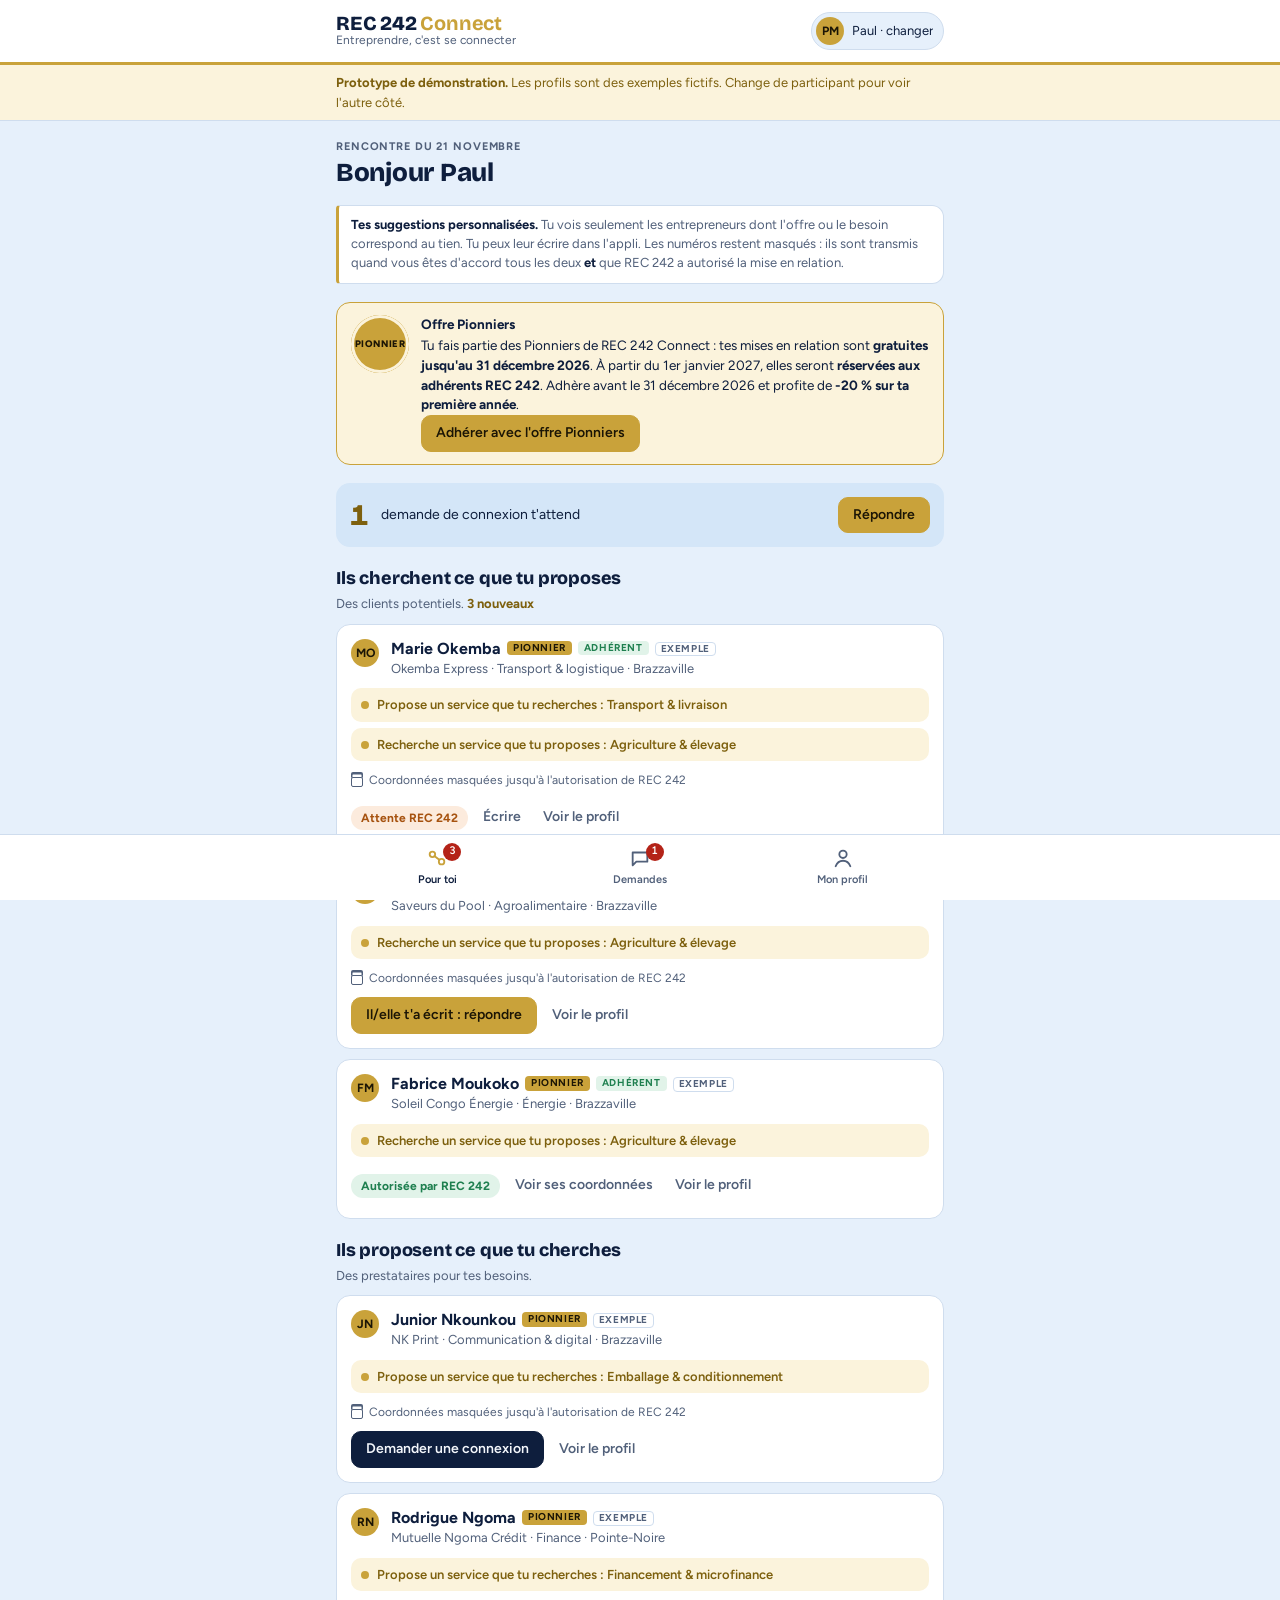
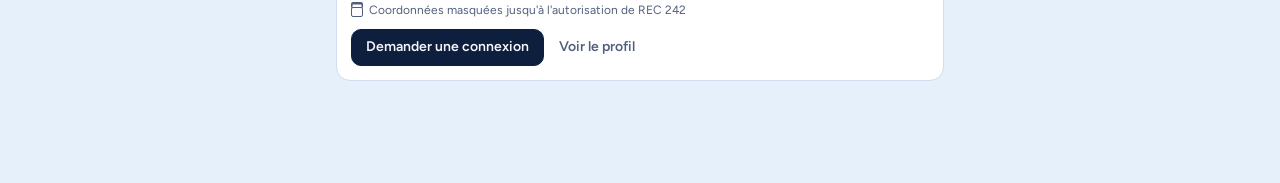
==== commit 3a1fb209: "REC 242 Connect (démo cachée) : réservé aux adhérents à partir de 2027, réduction Pionniers, simulat" ====
--- a/connect-demo/index.html
+++ b/connect-demo/index.html
@@ -141,6 +141,15 @@
 .pio-admin{flex-direction:row;flex-wrap:wrap;align-items:flex-end;justify-content:space-between;border-color:var(--gold);background:var(--gold-soft)}
 .pio-admin>div{flex:1 1 240px;min-width:0;display:flex;flex-direction:column;gap:4px}
 .pio-admin input{max-width:180px}
+.tag-adh{display:inline-block;font-size:10px;font-weight:700;letter-spacing:.06em;text-transform:uppercase;color:var(--ok);background:var(--ok-soft);border-radius:4px;padding:1px 6px;margin-left:6px;vertical-align:3px;font-family:var(--body)}
+.lockbox{display:flex;flex-direction:column;gap:8px;align-items:flex-start;background:var(--surface);border:2px solid var(--gold);border-radius:14px;padding:14px;font-size:14px}
+.lockbox b{font-size:16px;font-family:var(--display)}
+.formules{display:flex;flex-direction:column;gap:10px}
+.formule .prix{text-align:right;font-variant-numeric:tabular-nums}
+.formule .prix s{color:var(--muted);font-size:12px}
+.formule .prix b{font-size:16px}
+.formule .prix span{display:block;font-size:11px;color:var(--muted)}
+.sim{flex-basis:100%;display:flex;flex-wrap:wrap;gap:8px;align-items:center;justify-content:space-between;border-top:1px dashed var(--gold);padding-top:10px}
 .warnbox{background:var(--warn-soft);color:var(--warn);border-radius:10px;padding:9px 11px;font-size:12.5px;line-height:1.45}
 .warnbox b{color:inherit}
 .warnbox.strong{background:var(--bad-soft);color:var(--bad);font-size:14px}
@@ -183,7 +192,9 @@
 const CATS=["Agriculture & élevage","Transformation agroalimentaire","Transport & livraison","Emballage & conditionnement","Commerce & distribution","Import-export","Imprimerie & supports","Marketing & réseaux sociaux","Informatique & sites web","Comptabilité & fiscalité","Juridique & création d'entreprise","Financement & microfinance","BTP & immobilier","Événementiel & location","Restauration & traiteur","Mode & beauté","Formation & coaching","Énergie solaire","Fournitures & équipements","Santé & bien-être"];
 const SECTEURS=["Agriculture","Agroalimentaire","Commerce","Services aux entreprises","Transport & logistique","Communication & digital","Finance","BTP & immobilier","Événementiel","Restauration","Mode & beauté","Éducation & formation","Énergie","Santé","Autre"];
 const VILLES=["Brazzaville","Pointe-Noire","Dolisie","Oyo","Autre"];
-const KEY="rec242connect-demo-v4";
+const KEY="rec242connect-demo-v5";
+const FORMULES=[["Impulsion",25000,"2 mises en relation par mois"],["Élan",75000,"6 mises en relation par mois, priorité dans les suggestions"],["Expansion",150000,"Mises en relation illimitées et accompagnées par REC 242"]];
+const REDUC=20;
 /* Filtre : masque numéros, e-mails, liens et pseudos dans tout texte libre */
 function mask(s){let m=false;const rep=()=>{m=true;return "[coordonnée masquée]";};let o=String(s||"");
   o=o.replace(/[A-Z0-9._%+-]+\s*(?:@|\(at\)|\barobase\b)\s*[A-Z0-9-]+(?:\s*(?:\.|\bpoint\b)\s*[A-Z0-9-]+)+/gi,rep);
@@ -230,6 +241,7 @@
     {id:"p10",code:"REC-1010",nom:"Nadège Itoua",entreprise:"Atelier Itoua Couture",secteur:"Mode & beauté",offres:["Mode & beauté"],besoins:["Marketing & réseaux sociaux","Financement & microfinance"],offreTxt:"Tenues en pagne, uniformes d'entreprise.",besoinTxt:"",ville:"Brazzaville",tel:"06 000 00 10",email:"nadege.exemple@mail.cg",partage:{tel:true,email:false},visible:false}
   ].map(p=>Object.assign({exemple:true,suspendu:false,vus:[],charte:true,strikes:[],pionnier:true},p));
   const now=Date.now();
+  P[1].adherent="Élan";P[3].adherent="Expansion";P[8].adherent="Impulsion";
   P[6].strikes=[{d:now-30e6,types:["numéro écrit en lettres"],ctx:"message"}];
   P[9].strikes=[{d:now-40e6,types:["numéro en chiffres"],ctx:"message"},{d:now-39e6,types:["numéro découpé en plusieurs messages"],ctx:"message"}];P[9].suspendu=true;
   return {
@@ -244,6 +256,7 @@
     ],
     phase:"apres",
     finGratuit:"2026-12-31",
+    simul2027:false,
     blocks:[],
     reports:[{id:"s1",by:"p4",who:"p10",motif:"Profil incomplet ou faux",date:now-5000e3,traite:false}],
     codes:["REC-2001","REC-2002","REC-2003","REC-2004","REC-2005"],
@@ -265,6 +278,9 @@
 const me=()=>P(S.me);
 const initials=n=>(n||"?").split(/\s+/).filter(Boolean).slice(0,2).map(w=>w[0].toUpperCase()).join("");
 const finTxt=()=>{try{return new Date((S.finGratuit||"2026-12-31")+"T12:00:00").toLocaleDateString("fr-FR",{day:"numeric",month:"long",year:"numeric"});}catch(e){return "31 décembre 2026";}};
+const locked=()=>S.simul2027&&!S.admin&&me()&&!me().adherent;
+const fcfa=n=>n.toLocaleString("fr-FR").replace(/\u202f|\u00a0/g," ")+" FCFA";
+const adh=v=>v&&v.adherent?'<span class="tag-adh">Adhérent</span>':"";
 const pio=v=>v&&v.pionnier?'<span class="tag-pio">Pionnier</span>':"";
 const ago=t=>{const m=Math.round((Date.now()-t)/60000);if(m<1)return"à l'instant";if(m<60)return"il y a "+m+" min";const h=Math.round(m/60);if(h<24)return"il y a "+h+" h";return"il y a "+Math.round(h/24)+" j";};
 
@@ -290,6 +306,7 @@
 }
 function connectBtn(v){
   const r=activeReq(S.me,v.id);
+  if(!r&&locked())return `<button class="btn gold" data-act="adherer">Adhérer pour entrer en relation</button>`;
   if(!r)return `<button class="btn primary" data-act="ask" data-id="${v.id}">Demander une connexion</button>`;
   if(r.status==="autorisee")return `<span class="status st-autorisee">Autorisée par REC 242</span><button class="btn ghost" data-act="go" data-v="demandes" data-t="echanges">Voir ses coordonnées</button>`;
   if(r.status==="attente")return `<span class="status st-attente">Attente REC 242</span><button class="btn ghost" data-act="go" data-v="demandes" data-t="echanges">Écrire</button>`;
@@ -300,7 +317,7 @@
   const u=me(),m=match(u,v);
   return `<div class="card">
     <div class="person"><div class="av">${esc(initials(v.nom))}</div>
-      <div class="info"><div class="name">${esc(v.nom)}${pio(v)}${v.exemple?'<span class="tag-ex">exemple</span>':""}</div>
+      <div class="info"><div class="name">${esc(v.nom)}${pio(v)}${adh(v)}${v.exemple?'<span class="tag-ex">exemple</span>':""}</div>
       <div class="co">${esc(v.entreprise)} · ${esc(v.secteur)}${v.ville?" · "+esc(v.ville):""}</div></div></div>
     ${showWhy?reasons(m):""}
     ${activeReq(S.me,v.id)&&activeReq(S.me,v.id).status==="autorisee"?"":`<p class="lock">Coordonnées masquées jusqu'à l'autorisation de REC 242</p>`}
@@ -323,7 +340,10 @@
   const pin=pendingIn().length,opp=newOpps().length;
   let h=`<div class="section-head"><span class="eyebrow">Rencontre du 21 novembre</span><h1>Bonjour ${esc(u.nom.split(" ")[0])}</h1></div>`;
   h+=`<div class="rules"><b>Tes suggestions personnalisées.</b> Tu vois seulement les entrepreneurs dont l'offre ou le besoin correspond au tien. Tu peux leur écrire dans l'appli. Les numéros restent masqués : ils sont transmis quand vous êtes d'accord tous les deux <b>et</b> que REC 242 a autorisé la mise en relation.</div>`;
-  h+=`<div class="pio-box"><span class="pio-seal">Pionnier</span><div><b>Offre de lancement</b><p>Tu fais partie des premiers utilisateurs de REC 242 Connect : tes mises en relation sont <b>gratuites jusqu'au ${finTxt()}</b>. Les modalités évolueront ensuite. Ton badge Pionnier reste sur ton profil.</p></div></div>`;
+  if(locked()){const nIn=pendingIn().length,nM=list.filter(x=>x.m.cherche.length).length;
+    h+=`<div class="lockbox"><b>${nIn+nM} entrepreneurs veulent entrer en relation avec toi.</b><p>Depuis le 1er janvier 2027, les mises en relation sont réservées aux adhérents REC 242. Ton profil reste visible, mais pour envoyer une demande ou répondre, il faut adhérer.</p><button class="btn gold" data-act="adherer">Voir les formules d'adhésion</button></div>`;}
+  else if(S.simul2027)h+=`<div class="pio-box"><span class="pio-seal">Pionnier</span><div><b>Adhérent ${esc(u.adherent)}</b><p>Tes mises en relation sont incluses dans ta formule. Ton badge Pionnier reste sur ton profil.</p></div></div>`;
+  else h+=`<div class="pio-box"><span class="pio-seal">Pionnier</span><div><b>Offre Pionniers</b><p>Tu fais partie des Pionniers de REC 242 Connect : tes mises en relation sont <b>gratuites jusqu'au ${finTxt()}</b>. À partir du 1er janvier 2027, elles seront <b>réservées aux adhérents REC 242</b>. Adhère avant le ${finTxt()} et profite de <b>-${REDUC} % sur ta première année</b>.</p>${u.adherent?`<p class="small"><b>Tu es adhérent ${esc(u.adherent)} : tu es prêt pour 2027.</b></p>`:`<button class="btn gold" data-act="adherer">Adhérer avec l'offre Pionniers</button>`}</div></div>`;
   if(pin)h+=`<div class="alert"><div class="num">${pin}</div><p>${pin>1?"demandes de connexion t'attendent":"demande de connexion t'attend"}</p><button class="btn gold" data-act="go" data-v="demandes" data-t="recues">Répondre</button></div>`;
   if(!u.offres.length&&!u.besoins.length)h+=`<div class="empty">Complète ton profil (ce que tu proposes, ce que tu cherches) pour recevoir des suggestions.<br><br><button class="btn primary" data-act="go" data-v="moi">Compléter mon profil</button></div>`;
   h+=`<div class="section"><div class="section-head"><h2>Ils cherchent ce que tu proposes</h2><p class="small muted">Des clients potentiels. ${opp?`<b style="color:var(--gold-ink)">${opp} nouveau${opp>1?"x":""}</b>`:""}</p></div>`;
@@ -341,7 +361,8 @@
   const o=P(side==="in"?r.from:r.to);if(!o)return"";
   const stL=STL[r.status];
   let actions="";
-  if(r.status==="pending"&&side==="in")actions=`<div class="row"><button class="btn primary" data-act="accept" data-id="${r.id}">Accepter</button><button class="btn" data-act="refuse" data-id="${r.id}">Refuser</button><button class="btn ghost" data-act="profile" data-id="${o.id}">Voir le profil</button></div>`;
+  if(r.status==="pending"&&side==="in"&&locked())actions=`<div class="row"><button class="btn gold" data-act="adherer">Adhérer pour répondre</button><button class="btn ghost" data-act="profile" data-id="${o.id}">Voir le profil</button></div>`;
+  else if(r.status==="pending"&&side==="in")actions=`<div class="row"><button class="btn primary" data-act="accept" data-id="${r.id}">Accepter</button><button class="btn" data-act="refuse" data-id="${r.id}">Refuser</button><button class="btn ghost" data-act="profile" data-id="${o.id}">Voir le profil</button></div>`;
   if(r.status==="pending"&&side==="out")actions=`<div class="row"><button class="btn" data-act="cancel" data-id="${r.id}">Annuler la demande</button></div>`;
   return `<div class="card"><div class="person"><div class="av">${esc(initials(o.nom))}</div><div class="info"><div class="name">${esc(o.nom)}</div><div class="co">${esc(o.entreprise)} · ${ago(r.date)}</div></div><span class="status st-${r.status}">${stL}</span></div>
   ${r.msg?`<p style="font-size:14px">« ${esc(r.msg)} »</p>`:""}
@@ -440,7 +461,8 @@
   return `<div class="section-head"><span class="eyebrow">Tableau de bord REC 242</span><h1>Suivi des connexions</h1></div>
   <div class="rules"><b>Supervision sans surveillance.</b> L'équipe autorise les mises en relation et voit les chiffres, les statuts et les résultats déclarés. Elle ne voit ni le contenu des messages, ni les coordonnées.</div>
   <div class="card phase"><div><span class="eyebrow">Phase en cours</span><h3>${S.phase==="evenement"?"Jour de la rencontre : autorisations fermées":"Après la rencontre : autorisations ouvertes"}</h3><p class="small muted">${S.phase==="evenement"?"Le 21 novembre, les participants créent leur profil, envoient des demandes et échangent. Aucune coordonnée n'est transmise.":"Chaque mise en relation est validée à la main par l'équipe, "+DELAI+"."}</p></div><button class="btn" data-act="phase">${S.phase==="evenement"?"Ouvrir les autorisations":"Revenir au jour J"}</button></div>
-  <div class="card pio-admin"><div><span class="eyebrow">Phase de lancement Pionniers</span><h3>Mises en relation gratuites jusqu'au ${finTxt()}</h3><p class="small muted">${prof.filter(p=>p.pionnier).length} Pionniers. Après cette date, les nouvelles règles (formules d'adhésion) s'appliqueront.</p></div><label class="f small">Fin de la gratuité<input type="date" id="fin-gratuit" value="${esc(S.finGratuit||"2026-12-31")}"></label></div>
+  <div class="card pio-admin"><div><span class="eyebrow">Offre Pionniers</span><h3>Mises en relation gratuites jusqu'au ${finTxt()}</h3><p class="small muted">${prof.filter(p=>p.pionnier).length} Pionniers, dont ${prof.filter(p=>p.pionnier&&p.adherent).length} déjà adhérents. Réduction Pionnier : -${REDUC} % sur la première année pour une adhésion avant cette date. Rappels prévus 15 jours et 7 jours avant. Ensuite, mises en relation réservées aux adhérents.</p></div><label class="f small">Fin de la gratuité<input type="date" id="fin-gratuit" value="${esc(S.finGratuit||"2026-12-31")}"></label>
+  <div class="sim"><span class="small"><b>Démo :</b> voir l'application comme après le 31 décembre</span><button class="btn ${S.simul2027?"primary":""}" data-act="sim">${S.simul2027?"Simulation 2027 activée":"Simuler 2027"}</button></div></div>
   <div class="section"><div class="section-head"><h2>Mises en relation à autoriser (${queue.length})</h2><p class="small muted">Les plus anciennes en premier. Délai visé : 5 jours.</p></div>
   ${queue.length?queue.map(qCard).join(""):`<div class="empty">Aucune mise en relation en attente.</div>`}</div>
   <div class="stats">
@@ -470,7 +492,7 @@
   const used=S.profiles.filter(p=>!p.suspendu).slice(0,6);
   return `<div class="login">
   <div class="hero"><span class="eyebrow">21 novembre · Culture Park · 11 h–14 h</span><h1>REC 242 <span class="gold">Connect</span></h1><p class="muted">Mise en relation professionnelle ciblée et supervisée. Dis ce que tu proposes et ce que tu cherches : on te présente les entrepreneurs avec qui faire affaire.</p>
-  <ul class="four"><li>Pas d'annuaire ouvert à tous</li><li>Suggestions selon ton offre et tes besoins</li><li>Échanges dans l'appli, numéros toujours masqués</li><li>Partager ses coordonnées avant l'autorisation = suspension puis bannissement</li><li>Coordonnées transmises après votre accord à tous les deux et l'autorisation de REC 242</li><li>Suivi des résultats par REC 242, sans lire vos échanges</li><li><b>Offre Pionniers : mises en relation gratuites jusqu'au 31 décembre 2026</b></li></ul></div>
+  <ul class="four"><li>Pas d'annuaire ouvert à tous</li><li>Suggestions selon ton offre et tes besoins</li><li>Échanges dans l'appli, numéros toujours masqués</li><li>Partager ses coordonnées avant l'autorisation = suspension puis bannissement</li><li>Coordonnées transmises après votre accord à tous les deux et l'autorisation de REC 242</li><li>Suivi des résultats par REC 242, sans lire vos échanges</li><li><b>Offre Pionniers : mises en relation gratuites jusqu'au 31 décembre 2026, puis réservées aux adhérents REC 242</b></li></ul></div>
   <form id="login" class="card" novalidate><label class="f">Ton code d'invitation<span class="hint">Reçu après ton inscription à la rencontre</span><input type="text" id="code" placeholder="REC-0000" autocomplete="off" autocapitalize="characters"></label>
   ${loginErr?`<p class="err">${esc(loginErr)}</p>`:""}<button class="btn primary full" type="submit">Entrer</button></form>
   <div class="section"><div class="section-head"><span class="eyebrow">Démo : touche un code pour entrer</span></div>
@@ -491,6 +513,12 @@
     <div class="section"><span class="eyebrow">Recherche</span><div class="chips">${v.besoins.map(c=>`<span class="chip ${me().offres.includes(c)?"hit":""}">${esc(c)}</span>`).join("")}</div>${v.besoinTxt?`<p>${esc(v.besoinTxt)}</p>`:""}</div>
     <div class="row">${connectBtn(v)}</div><div class="divider"></div>
     <div class="row"><button class="btn ghost" data-act="report" data-id="${v.id}">Signaler ce profil</button><button class="btn ghost" data-act="block" data-id="${v.id}">Bloquer</button></div>`;
+  }
+  if(sheet.type==="adh"){
+    const u=me();
+    inner=`<h2>Adhérer à REC 242</h2><p class="small muted">${S.simul2027?"Les mises en relation sont réservées aux adhérents.":"Offre Pionniers : -"+REDUC+" % sur ta première année si tu adhères avant le "+finTxt()+"."}</p>
+    <div class="formules">${FORMULES.map(([n,p,d])=>{const red=!S.simul2027;return `<div class="card formule"><div class="row" style="justify-content:space-between"><h3>${n}</h3><div class="prix">${red?`<s>${fcfa(p)}</s> <b>${fcfa(Math.round(p*(100-REDUC)/100))}</b>`:`<b>${fcfa(p)}</b>`}<span>/ an</span></div></div><p class="small">${d}</p><button class="btn ${n==="Élan"?"primary":""}" data-act="adh-ok" data-f="${n}">Choisir ${n}</button></div>`;}).join("")}</div>
+    <p class="small muted">Démo : aucun paiement n'est demandé. Dans la vraie version, le paiement se fera en ligne sur le site REC 242.</p>`;
   }
   if(sheet.type==="warn"){
     inner=`<div class="warnhead"><span class="big">!</span><div><h2>Message bloqué</h2><p class="small">Détecté : ${esc(sheet.types.join(", "))}</p></div></div>
@@ -601,6 +629,9 @@
     case"authorize":case"reject":{const r=S.requests.find(x=>x.id===t.dataset.id);r.status=a==="authorize"?"autorisee":"rejetee";r.authAt=Date.now();save();render();toast(a==="authorize"?"Mise en relation autorisée : coordonnées transmises":"Mise en relation non autorisée");break;}
     case"ban":{const p=P(t.dataset.id);p.banni=true;p.suspendu=true;p.visible=false;S.requests.forEach(r=>{if((r.from===p.id||r.to===p.id)&&["pending","attente"].includes(r.status))r.status="rejetee";});save();render();toast(p.nom.split(" ")[0]+" est banni de REC 242 Connect");break;}
     case"unsusp":{const p=P(t.dataset.id);p.suspendu=false;p.strikes=[];save();render();toast("Suspension levée");break;}
+    case"adherer":sheet={type:"adh"};render();break;
+    case"adh-ok":{const u=me();u.adherent=t.dataset.f;save();sheet=null;render();toast("Bienvenue parmi les adhérents "+t.dataset.f+" !");break;}
+    case"sim":S.simul2027=!S.simul2027;save();render();toast(S.simul2027?"Simulation : après le 31 décembre 2026":"Retour à la phase Pionniers");break;
     case"phase":S.phase=S.phase==="evenement"?"apres":"evenement";save();render();break;
     case"logout":S.me=null;S.admin=false;loginErr="";sheet=null;draft=null;save();render();window.scrollTo(0,0);break;
     case"code":login(t.dataset.c);window.scrollTo(0,0);break;
